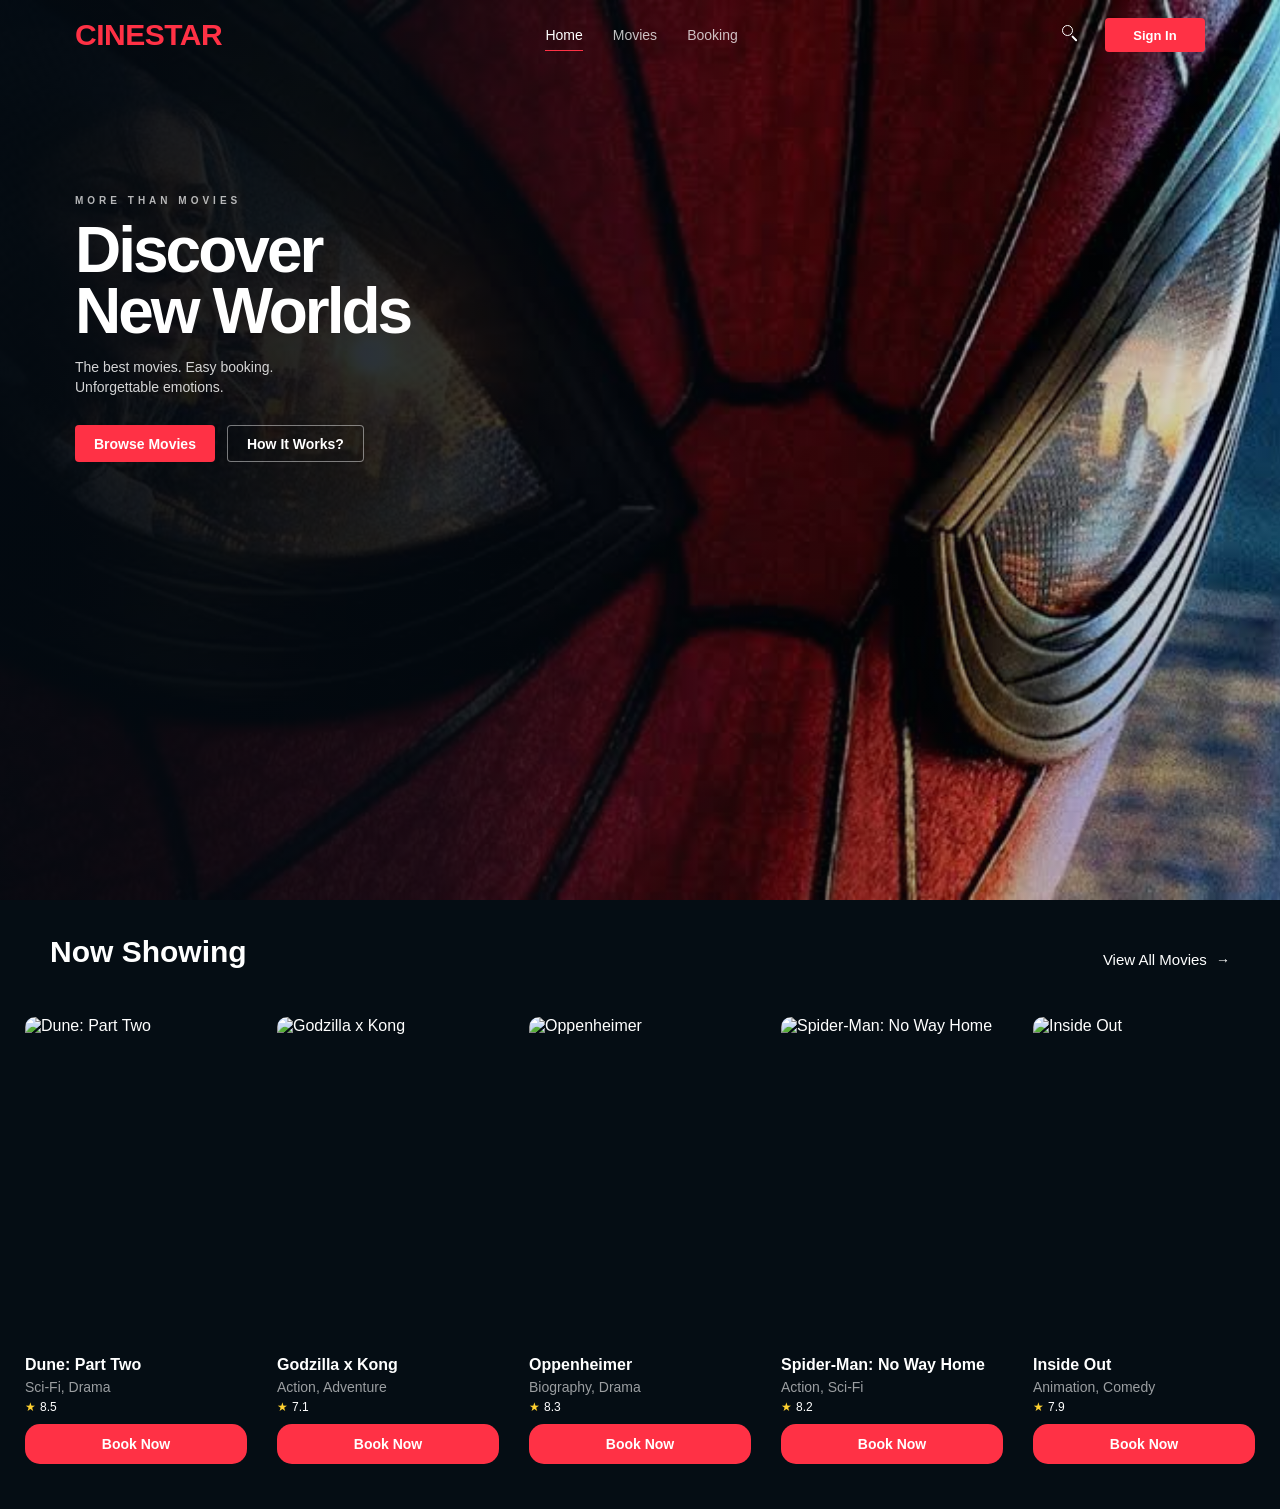
==== index.html @ 9b6ce82e "Second block Creating a second card block using JSON" ====
<!DOCTYPE html>
<html lang="en">

<head>
    <meta charset="UTF-8">
    <meta name="viewport" content="width=device-width, initial-scale=1.0">
    <title>Cinestar</title>
    <link rel="stylesheet" href="style.css">
</head>

<body>
    <section class="hero">
        <header class="header">
            <a href="index.html" class="logo">CINESTAR</a>
            <nav class="nav">
                <a href="index.html" class="nav-link active">Home</a>
                <a href="movies.html" class="nav-link">Movies</a>
                <a href="booking.html" class="nav-link">Booking</a>
            </nav>
            <div class="header-actions">
                <button class="search-btn" type="button" aria-label="Search"></button>
                <a href="#" class="sign-btn">Sign In</a>
            </div>
        </header>
        <div class="hero-content">
            <p class="hero-subtitle">MORE THAN MOVIES</p>
            <h1 class="hero-title">Discover<br>New Worlds</h1>
            <p class="hero-description">The best movies. Easy booking.<br>Unforgettable emotions.</p>
            <div class="hero-buttons">
                <a href="movies.html" class="btn btn-primary">Browse Movies</a>
                <a href="#how-it-works" class="btn btn-secondary">How It Works?</a>
            </div>
        </div>
    </section>

    <section class="now-showing">
        <div class="section-header">
            <h2 class="section-title">Now Showing</h2>
            <a href="movies.html" class="view-all">View All Movies <span>→</span></a>
        </div>
        <div class="movies-grid" id="movies-grid"></div>
    </section>

    <script src="js/cards.js"></script>
    <script src="js/main.js"></script>
</body>

</html>
---- style.css ----
* {
    margin: 0;
    padding: 0;
    box-sizing: border-box;
}

html {
    scroll-behavior: smooth;
}

body {
    font-family: Arial, Helvetica, sans-serif;
    background: #050d14;
    color: #fff;
}

a {
    color: inherit;
    text-decoration: none;
}

button {
    font: inherit;
}

.hero {
    position: relative;
    width: 100%;
    height: 100vh;
    min-height: 600px;
    overflow: hidden;
    background-image:
        linear-gradient(90deg, rgba(3, 10, 17, 0.94) 0%, rgba(3, 10, 17, 0.82) 34%, rgba(3, 10, 17, 0.35) 62%, rgba(3, 10, 17, 0.12) 100%),
        url("img/ero1.jpg");
    background-position: center;
    background-size: cover;
    background-repeat: no-repeat;
}

.header {
    position: relative;
    z-index: 10;
    width: 100%;
    max-width: 1180px;
    height: 70px;
    margin: 0 auto;
    padding: 0 25px;
    display: flex;
    align-items: center;
    justify-content: space-between;
}

.logo {
    font-size: 30px;
    font-weight: 800;
    letter-spacing: -0.5px;
    color: #ff3145;
}

.nav {
    display: flex;
    align-items: center;
    gap: 30px;
    margin-left: auto;
    margin-right: auto;
}

.nav-link {
    position: relative;
    font-size: 14px;
    color: rgba(255, 255, 255, 0.75);
    transition: color 0.3s ease;
}

.nav-link:hover,
.nav-link.active {
    color: #fff;
}

.nav-link.active::after {
    content: "";
    position: absolute;
    left: 0;
    bottom: -8px;
    width: 100%;
    height: 1px;
    background: #ff3145;
}

.header-actions {
    display: flex;
    align-items: center;
    gap: 22px;
}

.search-btn {
    position: relative;
    width: 22px;
    height: 22px;
    padding: 0;
    border: 0;
    background: transparent;
    cursor: pointer;
}

.search-btn::before {
    content: "";
    position: absolute;
    top: 1px;
    left: 1px;
    width: 9px;
    height: 9px;
    border: 1.7px solid #fff;
    border-radius: 50%;
    transition: border-color 0.3s ease;
}

.search-btn::after {
    content: "";
    position: absolute;
    top: 11px;
    left: 11px;
    width: 7px;
    height: 1.7px;
    border-radius: 2px;
    background: #fff;
    transform: rotate(45deg);
    transform-origin: left center;
    transition: background 0.3s ease;
}

.search-btn:hover::before {
    border-color: #ff3145;
}

.search-btn:hover::after {
    background: #ff3145;
}

.sign-btn {
    display: flex;
    align-items: center;
    justify-content: center;
    min-width: 68px;
    height: 34px;
    width: 100px;
    padding: 0 15px;
    border-radius: 4px;
    background: #ff3145;
    font-size: 13px;
    font-weight: 600;
    transition: background 0.3s ease, transform 0.3s ease;
}

.sign-btn:hover {
    background: #e92338;
    transform: translateY(-1px);
}

.hero-content {
    position: relative;
    z-index: 5;
    max-width: 1180px;
    margin: 0 auto;
    padding: 125px 25px 0;
}

.hero-subtitle {
    margin-bottom: 14px;
    font-size: 10px;
    font-weight: 600;
    letter-spacing: 4px;
    color: rgba(255, 255, 255, 0.7);
}

.hero-title {
    margin-bottom: 14px;
    font-size: clamp(52px, 5vw, 76px);
    line-height: 0.96;
    font-weight: 800;
    letter-spacing: -3px;
}

.hero-description {
    margin-bottom: 28px;
    font-size: 14px;
    line-height: 1.45;
    color: rgba(255, 255, 255, 0.82);
}

.hero-buttons {
    display: flex;
    align-items: center;
    gap: 12px;
}

.btn {
    display: flex;
    align-items: center;
    justify-content: center;
    height: 37px;
    padding: 0 19px;
    border-radius: 4px;
    font-size: 14px;
    font-weight: 600;
    transition: background 0.3s ease, border-color 0.3s ease, transform 0.3s ease;
}

.btn-primary {
    background: #ff3145;
}

.btn-primary:hover {
    background: #e92338;
    transform: translateY(-2px);
}

.btn-secondary {
    border: 1px solid rgba(255, 255, 255, 0.45);
    background: rgba(0, 0, 0, 0.05);
}

.btn-secondary:hover {
    border-color: #fff;
    background: rgba(255, 255, 255, 0.08);
}

.now-showing {
    padding: 35px 25px 45px;
    background: #050d14;
}

.section-header {
    max-width: 1180px;
    margin: 0 auto 18px;
    display: flex;
    align-items: center;
    justify-content: space-between;
}

.section-title {
    font-size: 30px;
    font-weight: 700;
}

.view-all {
    font-size: 15px;
    color: #fff;
    margin-top: 14px;
}

.view-all span {
    margin-left: 5px;
    font-size: 14px;
}

.movies-grid {
    max-width: 1300px;
    margin: 0 auto;
    display: grid;
    grid-template-columns: repeat(5, 1fr);
    gap: 30px;
}

.movie-card {
    min-width: 0;
    margin-top: 30px;
}

.movie-card-image {
    display: block;
    width: 100%;
    aspect-ratio: 0.67;
    object-fit: cover;
    border-radius: 10px;
}

.movie-card-title {
    margin-top: 7px;
    font-size: 16px;
    line-height: 1.2;
    font-weight: 600;
    white-space: nowrap;
    overflow: hidden;
    text-overflow: ellipsis;
}

.movie-card-genre {
    margin-top: 4px;
    font-size: 14px;
    color: rgba(255, 255, 255, 0.6);
}

.movie-card-rating {
    margin-top: 5px;
    display: flex;
    align-items: center;
    gap: 4px;
    font-size: 12px;
    color: #fff;
}

.star {
    color: #ffd12f;
}

.movie-card-button {
    display: flex;
    align-items: center;
    justify-content: center;
    height: 40px;
    margin-top: 10px;
    border-radius: 15px;
    background: #ff3145;
    font-size: 14px;
    font-weight: 900;
    transition: background 0.3s ease;
}

.movie-card-button:hover {
    background: #e92338;
}

@media (max-width: 900px) {
    .movies-grid {
        grid-template-columns: repeat(3, 1fr);
    }
}

@media (max-width: 600px) {
    .movies-grid {
        grid-template-columns: repeat(2, 1fr);
    }
}

@media (max-width: 768px) {
    .header {
        padding: 0 20px;
    }

    .nav {
        gap: 18px;
    }

    .header-actions {
        gap: 14px;
    }

    .hero {
        background-position: 62% center;
    }

    .hero-content {
        padding: 140px 20px 0;
    }

    .hero-title {
        font-size: 52px;
        letter-spacing: -2px;
    }
}

@media (max-width: 520px) {
    .header {
        height: auto;
        padding-top: 18px;
        flex-wrap: wrap;
        gap: 18px;
    }

    .nav {
        order: 3;
        width: 100%;
        margin: 0;
        justify-content: center;
    }

    .hero-content {
        padding: 90px 20px 0;
    }

    .hero-title {
        font-size: 43px;
    }

    .hero-buttons {
        flex-direction: column;
        align-items: flex-start;
    }

    .btn {
        width: 130px;
    }
}
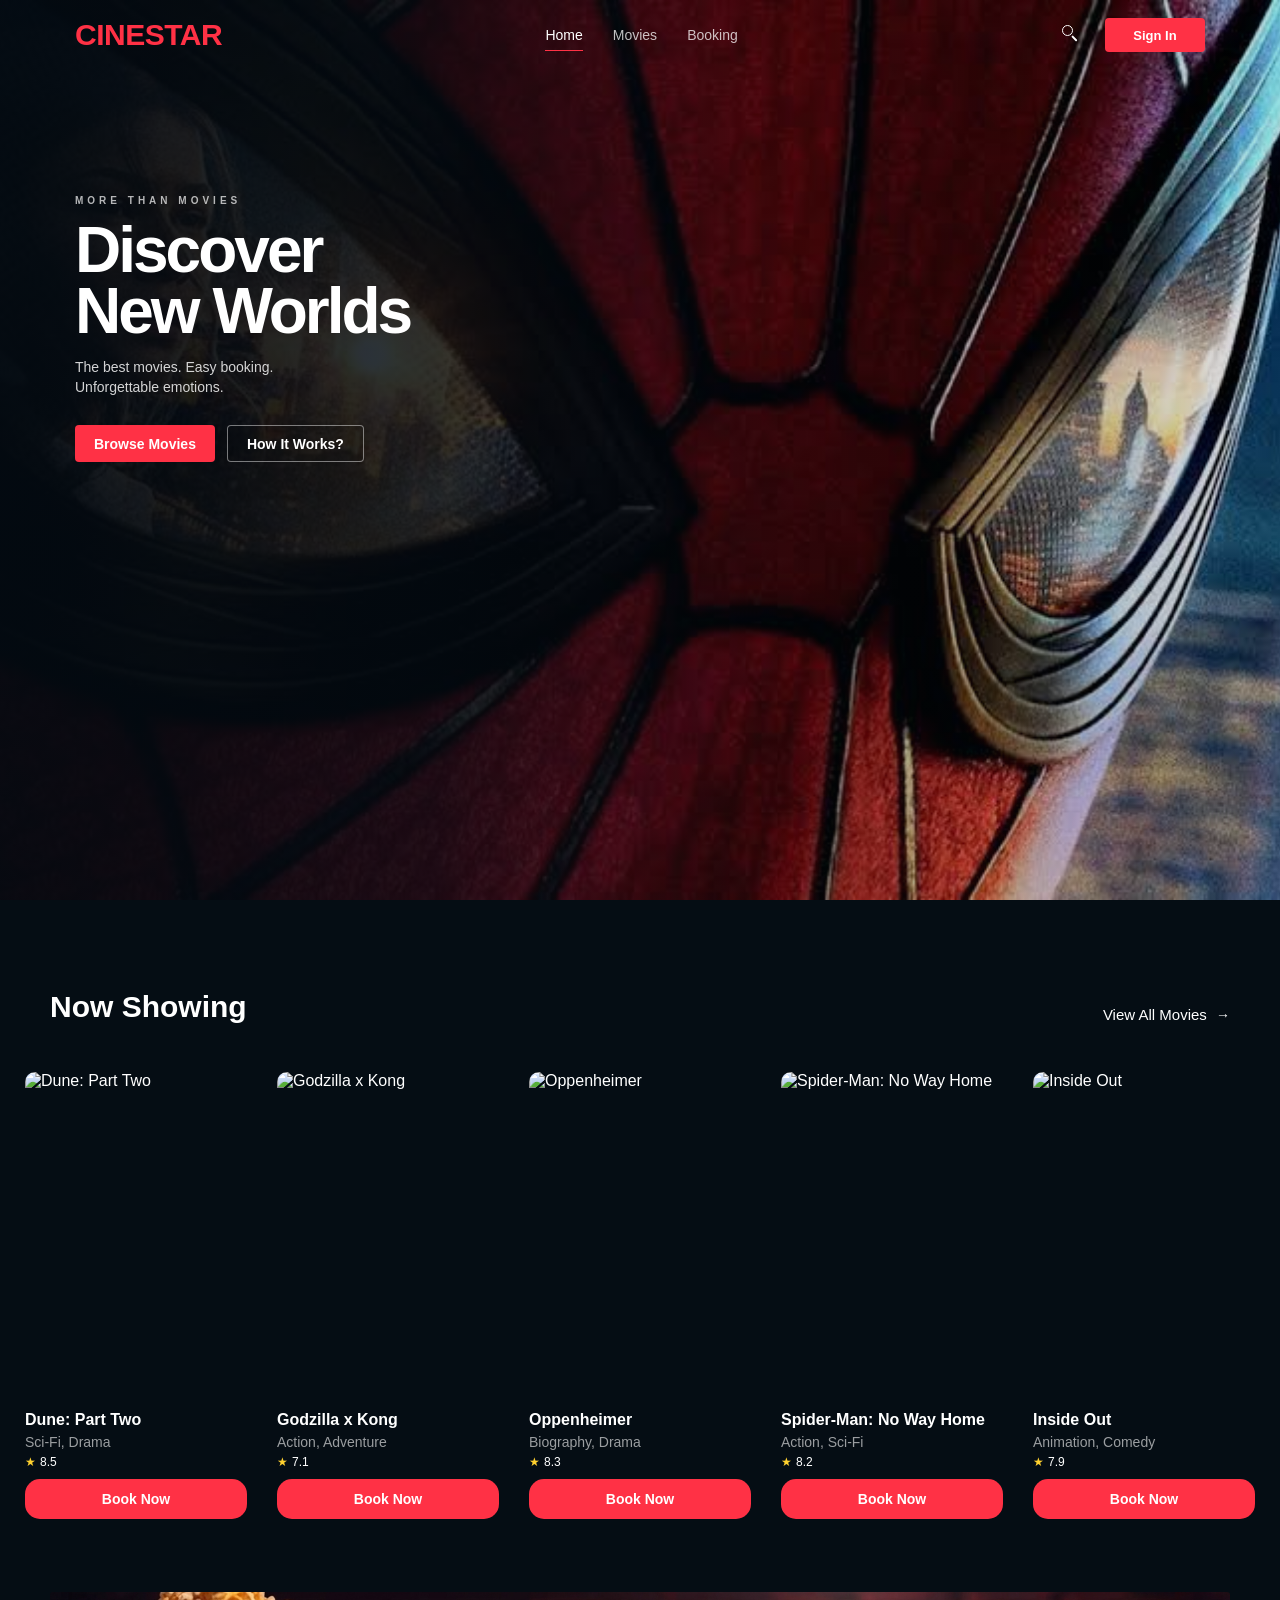
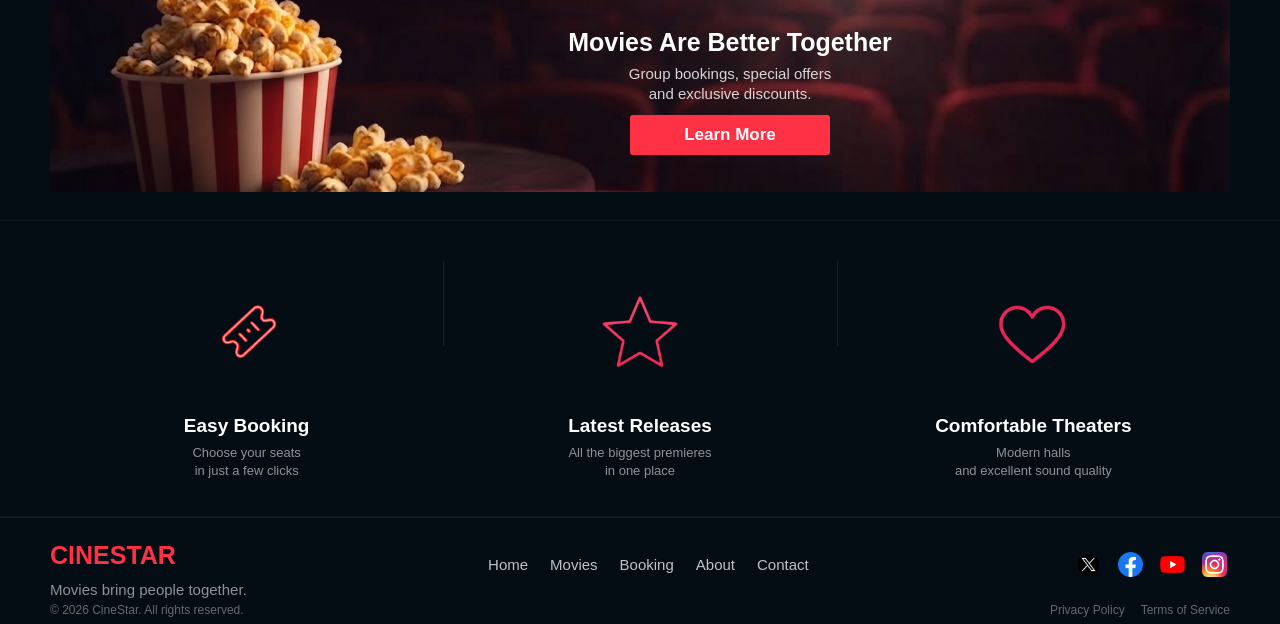
==== commit 6e234dbd: "End Added the remaining files and completely finished the first page." ====
--- a/index.html
+++ b/index.html
@@ -41,6 +41,74 @@
         <div class="movies-grid" id="movies-grid"></div>
     </section>
 
+    <section class="promo">
+        <div class="promo-content">
+            <h2>Movies Are Better Together</h2>
+            <p>Group bookings, special offers<br>and exclusive discounts.</p>
+            <a href="#" class="promo-button">Learn More</a>
+        </div>
+    </section>
+
+    <section class="features">
+        <div class="features-container">
+            <div class="feature">
+                <img class="feature-icon" src="/img/icon/Gemini_Generated_Image_n85184n85184n851-removebg-preview.png"
+                    alt="Easy Booking">
+                <h3>Easy Booking</h3>
+                <p>Choose your seats<br>in just a few clicks</p>
+            </div>
+            <div class="feature">
+                <img class="feature-icon" src="/img/icon/Gemini_Generated_Image_13ldkg13ldkg13ld-removebg-preview.png"
+                    alt="Latest Releases">
+                <h3>Latest Releases</h3>
+                <p>All the biggest premieres<br>in one place</p>
+            </div>
+            <div class="feature">
+                <img class="feature-icon" src="/img/icon/Gemini_Generated_Image_ymdbuoymdbuoymdb-removebg-preview.png"
+                    alt="Comfortable Theaters">
+                <h3>Comfortable Theaters</h3>
+                <p>Modern halls<br>and excellent sound quality</p>
+            </div>
+        </div>
+    </section>
+
+    <footer class="footer">
+        <div class="footer-top">
+            <div class="footer-brand">
+                <a href="index.html" class="footer-logo">CINESTAR</a>
+                <p>Movies bring people together.</p>
+            </div>
+            <nav class="footer-nav">
+                <a href="index.html">Home</a>
+                <a href="movies.html">Movies</a>
+                <a href="booking.html">Booking</a>
+                <a href="#">About</a>
+                <a href="#">Contact</a>
+            </nav>
+            <div class="footer-socials">
+                <a href="#" aria-label="X">
+                    <img src="/img/icon/twitter-x-logo-png_seeklogo-492396.png" alt="X">
+                </a>
+                <a href="#" aria-label="Facebook">
+                    <img src="/img/icon/Facebook_f_logo_(2019).svg.webp" alt="Facebook">
+                </a>
+                <a href="#" aria-label="YouTube">
+                    <img src="/img/icon/Youtube_logo.png" alt="YouTube">
+                </a>
+                <a href="#" aria-label="Instagram">
+                    <img src="/img/icon/Instagram_icon.png" alt="Instagram">
+                </a>
+            </div>
+        </div>
+        <div class="footer-bottom">
+            <p>© 2026 CineStar. All rights reserved.</p>
+            <div class="footer-links">
+                <a href="#">Privacy Policy</a>
+                <a href="#">Terms of Service</a>
+            </div>
+        </div>
+    </footer>
+
     <script src="js/cards.js"></script>
     <script src="js/main.js"></script>
 </body>
--- a/style.css
+++ b/style.css
@@ -226,7 +226,7 @@
 }
 
 .now-showing {
-    padding: 35px 25px 45px;
+    padding: 90px 25px 45px;
     background: #050d14;
 }
 
@@ -321,6 +321,281 @@
     background: #e92338;
 }
 
+.promo {
+    max-width: 1180px;
+    height: 200px;
+    margin: 28px auto;
+    padding: 0 20px;
+    display: flex;
+    align-items: center;
+    justify-content: center;
+    border-radius: 3px;
+    overflow: hidden;
+    background-image: url("img/pomt.jpg");
+    background-size: cover;
+    background-position: center;
+}
+
+.promo-content {
+    margin-left: 180px;
+    text-align: center;
+}
+
+.promo h2 {
+    margin-bottom: 7px;
+    font-size: 25px;
+    font-weight: 700;
+}
+
+.promo p {
+    margin-bottom: 11px;
+    font-size: 15px;
+    line-height: 1.35;
+    color: rgba(255, 255, 255, 0.82);
+}
+
+.promo-button {
+    display: inline-flex;
+    align-items: center;
+    justify-content: center;
+    min-width: 200px;
+    height: 40px;
+    padding: 0 20px;
+    border-radius: 3px;
+    background: #ff3145;
+    font-size: 17px;
+    font-weight: 600;
+    transition: background 0.3s ease, transform 0.3s ease;
+}
+
+.promo-button:hover {
+    background: #e92338;
+    transform: translateY(-1px);
+}
+
+.features {
+    padding: 35px 25px;
+    background: #050d14;
+    border-top: 1px solid rgba(255, 255, 255, 0.04);
+    border-bottom: 1px solid rgba(255, 255, 255, 0.04);
+}
+
+.features-container {
+    max-width: 1180px;
+    margin: 0 auto;
+    display: grid;
+    grid-template-columns: repeat(3, 1fr);
+}
+
+.feature {
+    position: relative;
+    min-height: 105px;
+    display: flex;
+    flex-direction: column;
+    align-items: center;
+    text-align: center;
+}
+
+.feature+.feature::before {
+    content: "";
+    position: absolute;
+    left: 0;
+    top: 5px;
+    width: 1px;
+    height: 85px;
+    background: rgba(255, 255, 255, 0.08);
+}
+
+.feature-icon {
+    display: block;
+    width: 200px;
+    height: 150px;
+    margin-bottom: 9px;
+    object-fit: contain;
+}
+
+.feature h3 {
+    margin-bottom: 7px;
+    font-size: 19px;
+    font-weight: 700;
+}
+
+.feature p {
+    font-size: 13px;
+    line-height: 1.45;
+    color: rgba(255, 255, 255, 0.55);
+}
+
+.footer {
+    background: #050d14;
+    border-top: 1px solid rgba(255, 255, 255, 0.06);
+    padding: 12px 25px 7px;
+}
+
+.footer-top,
+.footer-bottom {
+    max-width: 1180px;
+    margin: 0 auto;
+    display: flex;
+    align-items: center;
+    justify-content: space-between;
+}
+
+.footer-top {
+    min-height: 38px;
+}
+
+.footer-brand {
+    min-width: 180px;
+}
+
+.footer-logo {
+    display: block;
+    margin-bottom: 1px;
+    color: #ff3145;
+    font-size: 25px;
+    line-height: 2;
+    font-weight: 800;
+}
+
+.footer-brand p {
+    font-size: 15px;
+    color: rgba(255, 255, 255, 0.55);
+}
+
+.footer-nav {
+    display: flex;
+    align-items: center;
+    gap: 22px;
+}
+
+.footer-nav a,
+.footer-links a {
+    font-size: 15px;
+    color: rgba(255, 255, 255, 0.75);
+    transition: color 0.3s ease;
+}
+
+.footer-nav a:hover,
+.footer-links a:hover {
+    color: #fff;
+}
+
+.footer-socials {
+    display: flex;
+    align-items: center;
+    gap: 11px;
+    min-width: 180px;
+    justify-content: flex-end;
+}
+
+.footer-socials {
+    display: flex;
+    align-items: center;
+    justify-content: flex-end;
+    gap: 12px;
+    min-width: 180px;
+}
+
+.footer-socials a {
+    width: 30px;
+    height: 30px;
+    display: flex;
+    align-items: center;
+    justify-content: center;
+}
+
+.footer-socials img {
+    width: 25px;
+    height: 25px;
+    object-fit: contain;
+    display: block;
+}
+
+.footer-bottom {
+    margin-top: 5px;
+}
+
+.footer-bottom p,
+.footer-links a {
+    font-size: 12px;
+    color: rgba(255, 255, 255, 0.38);
+}
+
+.footer-links {
+    display: flex;
+    gap: 16px;
+}
+
+.footer-links a:hover {
+    color: rgba(255, 255, 255, 0.75);
+}
+
+@media (max-width: 700px) {
+    .footer {
+        padding: 20px;
+    }
+
+    .footer-top {
+        flex-direction: column;
+        gap: 18px;
+    }
+
+    .footer-brand,
+    .footer-socials {
+        min-width: auto;
+    }
+
+    .footer-nav {
+        flex-wrap: wrap;
+        justify-content: center;
+    }
+
+    .footer-bottom {
+        flex-direction: column;
+        gap: 8px;
+    }
+}
+
+@media (max-width: 600px) {
+    .features {
+        padding: 30px 15px;
+    }
+
+    .features-container {
+        grid-template-columns: 1fr;
+        gap: 30px;
+    }
+
+    .feature {
+        min-height: auto;
+    }
+
+    .feature+.feature::before {
+        display: none;
+    }
+}
+
+@media (max-width: 700px) {
+    .promo {
+        height: 150px;
+    }
+
+    .promo-content {
+        margin-left: 80px;
+    }
+}
+
+@media (max-width: 480px) {
+    .promo-content {
+        margin-left: 0;
+    }
+
+    .promo h2 {
+        font-size: 16px;
+    }
+}
+
 @media (max-width: 900px) {
     .movies-grid {
         grid-template-columns: repeat(3, 1fr);
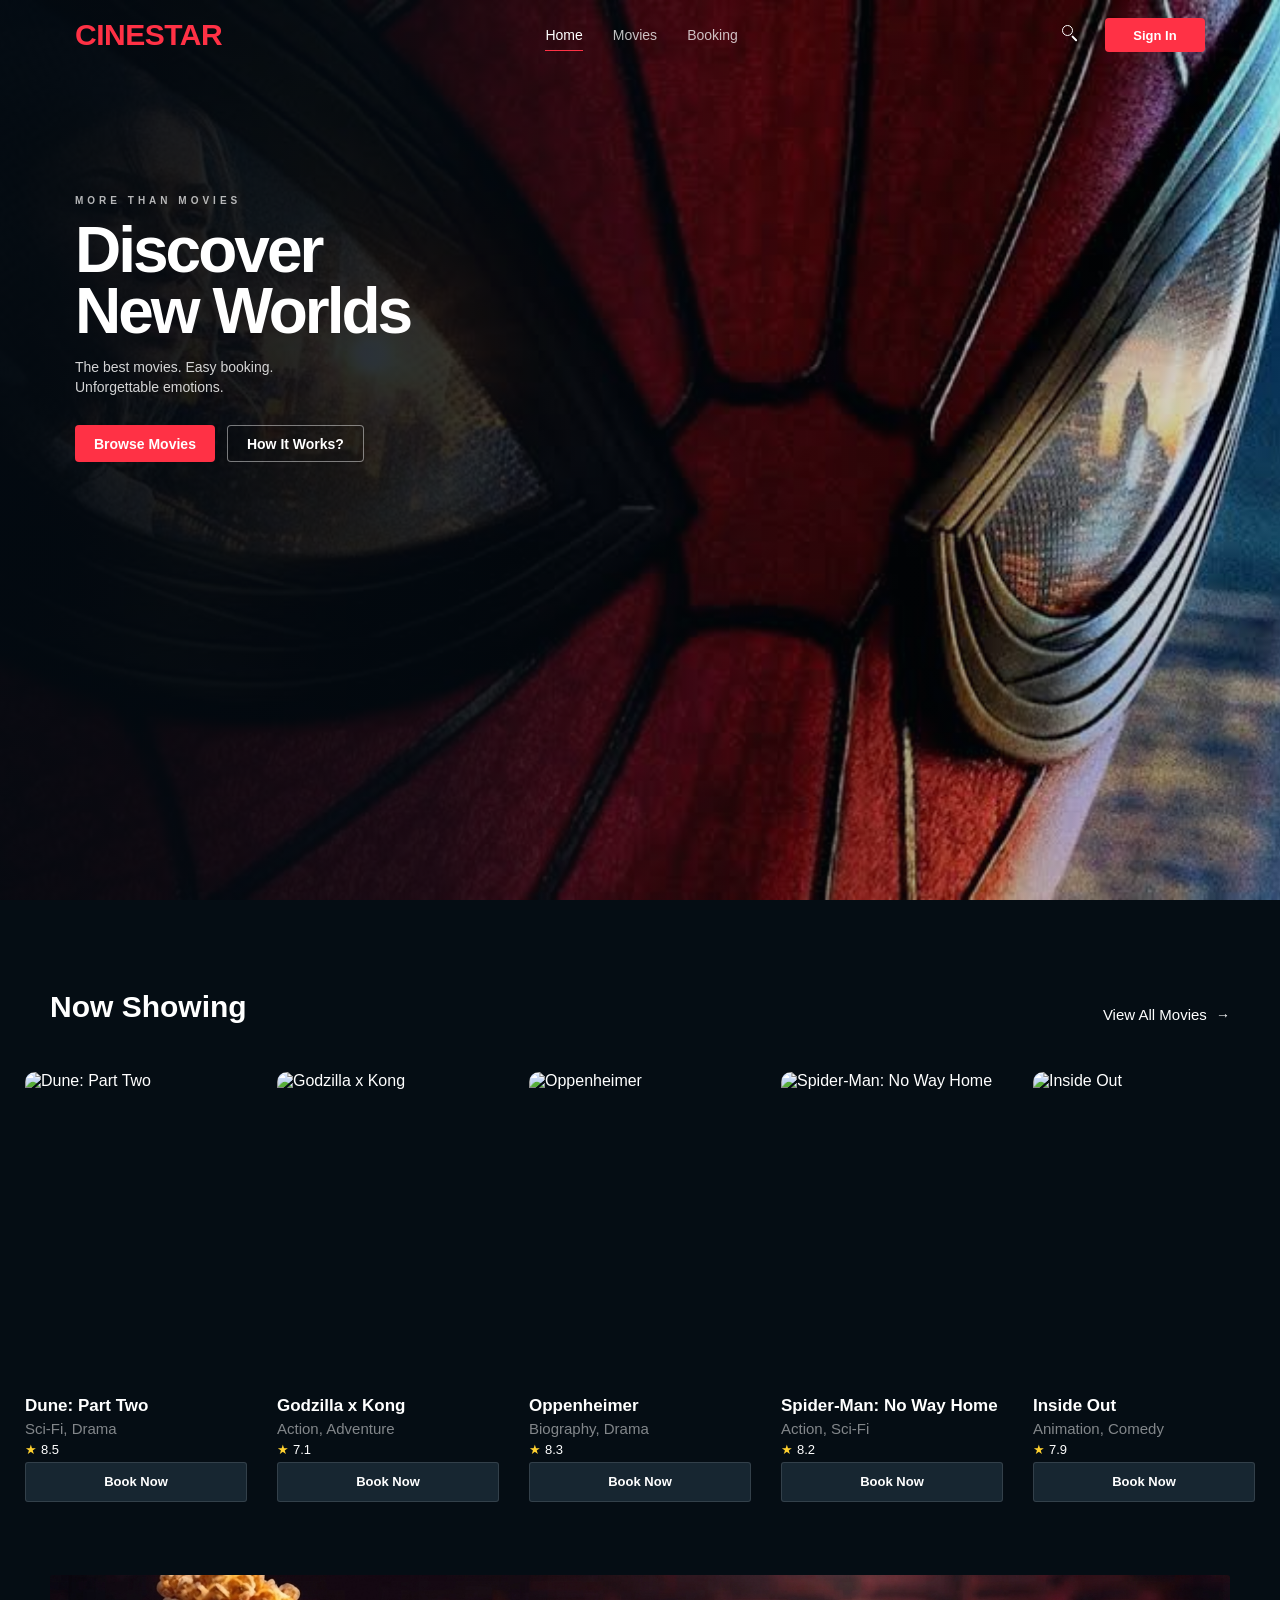
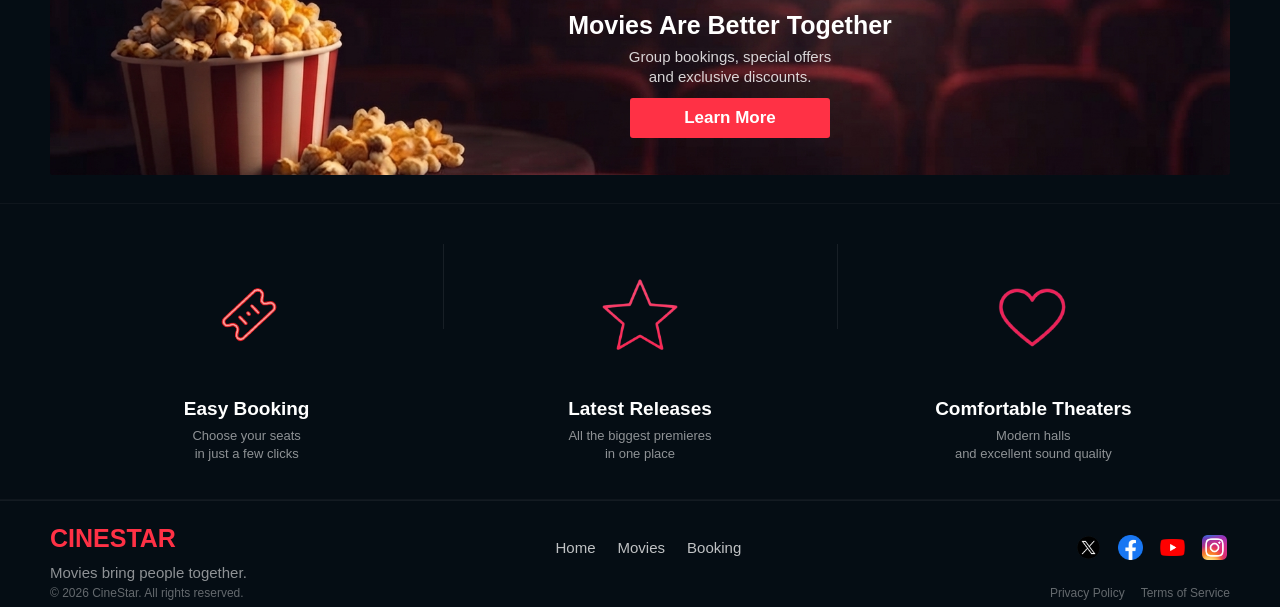
==== commit a38bd39c: "Payment editing The payment section has been modified—specifically, a character limit system has bee" ====
--- a/index.html
+++ b/index.html
@@ -82,8 +82,6 @@
                 <a href="index.html">Home</a>
                 <a href="movies.html">Movies</a>
                 <a href="booking.html">Booking</a>
-                <a href="#">About</a>
-                <a href="#">Contact</a>
             </nav>
             <div class="footer-socials">
                 <a href="#" aria-label="X">
--- a/style.css
+++ b/style.css
@@ -531,6 +531,848 @@
     color: rgba(255, 255, 255, 0.75);
 }
 
+.movies-page {
+    min-height: 100vh;
+    background: #050d14;
+}
+
+.movies-header {
+    max-width: 1180px;
+}
+
+.movies-intro {
+    background: linear-gradient(180deg, #07151e 0%, #050d14 100%);
+    padding: 8px 25px 20px;
+}
+
+.movies-intro-content {
+    max-width: 1180px;
+    margin: 0 auto;
+}
+
+.movies-intro h1 {
+    margin-left: 25px;
+    font-size: 30px;
+    line-height: 2;
+    font-weight: 700;
+}
+
+.movies-intro p {
+    margin-left: 25px;
+    font-size: 15px;
+    color: rgba(255, 255, 255, 0.55);
+}
+
+.movies-section {
+    max-width: 1180px;
+    margin: 0 auto;
+    padding: 0 25px 35px;
+}
+
+.movies-filters {
+    display: grid;
+    grid-template-columns: 1fr 150px 150px 150px;
+    gap: 10px;
+    margin-bottom: 16px;
+}
+
+.search-box {
+    position: relative;
+}
+
+.search-box input,
+.movies-filters select {
+    width: 100%;
+    height: 40px;
+    border: 1px solid rgba(255, 255, 255, 0.08);
+    border-radius: 4px;
+    outline: none;
+    background: #12202a;
+    color: #fff;
+    font-size: 15px;
+}
+
+.search-box input {
+    padding: 0 35px 0 10px;
+}
+
+.search-box input::placeholder {
+    color: rgba(255, 255, 255, 0.4);
+}
+
+.movies-filters select {
+    padding: 0 9px;
+}
+
+.filter-search-btn {
+    position: absolute;
+    top: 50%;
+    right: 11px;
+    width: 15px;
+    height: 15px;
+    padding: 0;
+    border: 0;
+    background: transparent;
+    transform: translateY(-50%);
+    cursor: pointer;
+}
+
+.filter-search-btn::before {
+    content: "";
+    position: absolute;
+    top: 1px;
+    left: 0;
+    width: 7px;
+    height: 7px;
+    border: 1.5px solid #fff;
+    border-radius: 50%;
+}
+
+.filter-search-btn::after {
+    content: "";
+    position: absolute;
+    top: 9px;
+    left: 8px;
+    width: 6px;
+    height: 1.5px;
+    border-radius: 2px;
+    background: #fff;
+    transform: rotate(45deg);
+}
+
+.movies-grid {
+    display: grid;
+    grid-template-columns: repeat(5, 1fr);
+    gap: 20px 30px;
+}
+
+.movie-card {
+    min-width: 0;
+}
+
+.movie-card-image {
+    display: block;
+    width: 100%;
+    aspect-ratio: 0.7;
+    object-fit: cover;
+    border-radius: 10px;
+}
+
+.movie-card-title {
+    margin-top: 7px;
+    font-size: 17px;
+    line-height: 1.2;
+    font-weight: 600;
+    white-space: nowrap;
+    overflow: hidden;
+    text-overflow: ellipsis;
+}
+
+.movie-card-genre {
+    margin-top: 3px;
+    font-size: 15px;
+    color: rgba(255, 255, 255, 0.5);
+}
+
+.movie-card-rating {
+    display: flex;
+    align-items: center;
+    gap: 4px;
+    margin-top: 5px;
+    font-size: 13px;
+}
+
+.star {
+    color: #ffd12f;
+}
+
+.movie-card-button {
+    display: flex;
+    align-items: center;
+    justify-content: center;
+    height: 40px;
+    margin-top: 5px;
+    border: 1px solid rgba(255, 255, 255, 0.12);
+    border-radius: 3px;
+    background: #172631;
+    color: #fff;
+    font-size: 13px;
+    transition: background 0.3s ease, border-color 0.3s ease;
+}
+
+.movie-card-button:hover {
+    background: #ff3145;
+    border-color: #ff3145;
+}
+
+.pagination {
+    display: flex;
+    align-items: center;
+    justify-content: center;
+    gap: 15px;
+    margin-top: 18px;
+}
+
+.pagination button {
+    width: 20px;
+    height: 20px;
+    border: 0;
+    border-radius: 3px;
+    background: transparent;
+    color: #fff;
+    font-size: 9px;
+    cursor: pointer;
+}
+
+.pagination button.active {
+    background: #ff3145;
+}
+
+.pagination button:hover {
+    color: #ff3145;
+}
+
+.pagination button.active:hover {
+    color: #fff;
+}
+
+.booking-page {
+    min-height: calc(100vh - 75px);
+    padding: 0 30px 45px;
+    background: #050d14;
+}
+
+.booking-header {
+    max-width: 1280px;
+    height: 75px;
+}
+
+.back-link {
+    display: block;
+    max-width: 1280px;
+    margin: 0 auto 18px;
+    font-size: 15px;
+    color: rgba(255, 255, 255, 0.65);
+}
+
+.back-link:hover {
+    color: #fff;
+}
+
+.booking-layout {
+    max-width: 1280px;
+    margin: 0 auto;
+    display: grid;
+    grid-template-columns: 220px 1fr;
+    gap: 22px;
+}
+
+.booking-movie > img {
+    display: block;
+    width: 100%;
+    aspect-ratio: 0.68;
+    object-fit: cover;
+    border-radius: 5px;
+}
+
+.booking-movie-info h1 {
+    margin-top: 14px;
+    font-size: 21px;
+    line-height: 1.1;
+}
+
+.booking-movie-info > p {
+    margin-top: 6px;
+    font-size: 15px;
+    line-height: 1.4;
+    color: rgba(255, 255, 255, 0.55);
+}
+
+.booking-rating {
+    display: flex;
+    align-items: center;
+    gap: 6px;
+    margin-top: 12px;
+    font-size: 12px;
+}
+
+.booking-meta {
+    display: flex;
+    align-items: center;
+    gap: 14px;
+    margin-top: 10px;
+    font-size: 10px;
+    color: rgba(255, 255, 255, 0.65);
+}
+
+.booking-meta span + span {
+    position: relative;
+    padding-left: 14px;
+}
+
+.booking-meta span + span::before {
+    content: "";
+    position: absolute;
+    left: 0;
+    top: 50%;
+    width: 4px;
+    height: 4px;
+    border: 1px solid rgba(255, 255, 255, 0.45);
+    border-radius: 50%;
+    transform: translateY(-50%);
+}
+
+#booking-movie-description {
+    margin-top: 17px;
+    font-size: 10px;
+    line-height: 1.5;
+    color: rgba(255, 255, 255, 0.7);
+}
+
+.booking-panel {
+    position: relative;
+    min-height: 620px;
+    padding: 20px 245px 25px 22px;
+    border-radius: 6px;
+    background: #0d1922;
+}
+
+.booking-steps {
+    display: flex;
+    align-items: center;
+    justify-content: space-between;
+    margin-bottom: 30px;
+}
+
+.booking-step {
+    display: flex;
+    align-items: center;
+    gap: 8px;
+}
+
+.booking-step span {
+    display: flex;
+    align-items: center;
+    justify-content: center;
+    width: 24px;
+    height: 24px;
+    border: 1px solid rgba(255, 255, 255, 0.35);
+    border-radius: 50%;
+    font-size: 12px;
+}
+
+.booking-step p {
+    font-size: 13px;
+}
+
+.booking-step.active span {
+    border-color: #ff3145;
+    background: #ff3145;
+}
+
+.time-title {
+    margin-top: 22px;
+    margin-bottom: 10px;
+}
+
+.booking-title {
+    margin-bottom: 10px;
+    font-size: 15px;
+}
+
+.date-list {
+    display: grid;
+    grid-template-columns: repeat(5, 1fr);
+    gap: 8px;
+}
+
+.date-btn {
+    height: 40px;
+    padding: 6px;
+    border: 1px solid rgba(255, 255, 255, 0.1);
+    border-radius: 5px;
+    background: #172630;
+    color: #fff;
+}
+
+.date-btn span {
+    display: block;
+    font-size: 12px;
+    color: rgba(255, 255, 255, 0.7);
+}
+
+.date-btn strong {
+    display: block;
+    margin-top: 4px;
+    font-size: 12px;
+}
+
+.date-btn.active {
+    border-color: #ff3145;
+    background: #ff3145;
+}
+
+.time-list {
+    display: flex;
+    gap: 10px;
+    margin-top: 10px;
+}
+
+.time-btn {
+    width: 76px;
+    height: 36px;
+    border: 1px solid rgba(255, 255, 255, 0.1);
+    border-radius: 5px;
+    background: #172630;
+    color: #fff;
+    font-size: 10px;
+}
+
+.time-btn.active {
+    border-color: #ff3145;
+    background: #ff3145;
+}
+
+.seat-layout {
+    margin-top: 22px;
+}
+
+.screen {
+    position: relative;
+    width: 220px;
+    margin: 0 auto 22px;
+    padding-top: 5px;
+    text-align: center;
+    font-size: 15px;
+    color: rgba(255, 255, 255, 0.38);
+}
+
+.screen::before {
+    content: "";
+    position: absolute;
+    left: 0;
+    right: 0;
+    top: 0;
+    height: 38px;
+    border-top: 2px solid rgba(255, 255, 255, 0.55);
+    border-radius: 50%;
+}
+
+.seat-row {
+    display: flex;
+    align-items: center;
+    justify-content: center;
+    margin-bottom: 6px;
+}
+
+.row-label {
+    width: 23px;
+    font-size: 8px;
+    color: rgba(255, 255, 255, 0.5);
+}
+
+.row-seats {
+    display: grid;
+    grid-template-columns: repeat(10, 17px);
+    gap: 5px;
+}
+
+.seat {
+    width: 17px;
+    height: 14px;
+    padding: 0;
+    border: 0;
+    border-radius: 3px;
+    background: #dce5ea;
+    cursor: pointer;
+}
+
+.seat.selected {
+    background: #ff3145;
+}
+
+.seat.booked {
+    background: #33434e;
+    cursor: not-allowed;
+}
+
+.seat-legend {
+    display: flex;
+    align-items: center;
+    justify-content: center;
+    gap: 18px;
+    margin-top: 18px;
+    font-size: 10px;
+    color: rgba(255, 255, 255, 0.55);
+}
+
+.seat-legend > div {
+    display: flex;
+    align-items: center;
+    gap: 5px;
+}
+
+.seat-example {
+    width: 11px;
+    height: 10px;
+    border-radius: 2px;
+}
+
+.seat-example.available {
+    background: #dce5ea;
+}
+
+.seat-example.selected {
+    background: #ff3145;
+}
+
+.seat-example.booked {
+    background: #33434e;
+}
+
+.selection-panel {
+    position: absolute;
+    top: 76px;
+    right: 16px;
+    width: 205px;
+    padding: 16px;
+    border-radius: 5px;
+    background: #16242f;
+}
+
+.selection-panel h2 {
+    margin-bottom: 18px;
+    font-size: 14px;
+}
+
+.selection-item {
+    display: flex;
+    align-items: center;
+    gap: 8px;
+    margin-bottom: 13px;
+    font-size: 10px;
+}
+
+.selection-icon {
+    width: 15px;
+    height: 15px;
+}
+
+.selection-total {
+    display: flex;
+    align-items: center;
+    justify-content: space-between;
+    margin-top: 22px;
+    padding-top: 12px;
+    border-top: 1px solid rgba(255, 255, 255, 0.08);
+    font-size: 11px;
+}
+
+.selection-total strong {
+    font-size: 14px;
+}
+
+.payment-btn {
+    width: 100%;
+    height: 38px;
+    margin-top: 12px;
+    border: 0;
+    border-radius: 4px;
+    background: #ff3145;
+    color: #fff;
+    font-size: 10px;
+    font-weight: 600;
+    cursor: pointer;
+}
+
+.payment-btn:hover {
+    background: #e92338;
+}
+
+.booking-seat-title {
+    display: flex;
+    align-items: center;
+    justify-content: space-between;
+    margin-top: 20px;
+    margin-bottom: 10px;
+    font-size: 11px;
+}
+
+#seat-count {
+    color: rgba(255, 255, 255, 0.45);
+    font-size: 9px;
+}
+
+.payment-btn:disabled {
+    opacity: 0.45;
+    cursor: not-allowed;
+}
+
+.payment-btn:not(:disabled):hover {
+    background: #e92338;
+}
+
+.booking-step.completed span {
+    border-color: #ff3145;
+    background: #ff3145;
+}
+
+.payment-modal {
+    position: fixed;
+    inset: 0;
+    z-index: 1000;
+    display: none;
+}
+
+.payment-modal.show {
+    display: flex;
+    align-items: center;
+    justify-content: center;
+}
+
+.payment-overlay {
+    position: absolute;
+    inset: 0;
+    background: rgba(0, 0, 0, 0.72);
+}
+
+.payment-window {
+    position: relative;
+    z-index: 2;
+    width: min(430px, calc(100% - 30px));
+    padding: 25px;
+    border-radius: 8px;
+    background: #101d27;
+    box-shadow: 0 20px 60px rgba(0, 0, 0, 0.45);
+}
+
+.payment-close {
+    position: absolute;
+    top: 12px;
+    right: 14px;
+    width: 28px;
+    height: 28px;
+    border: 0;
+    background: transparent;
+    color: rgba(255, 255, 255, 0.6);
+    font-size: 22px;
+    cursor: pointer;
+}
+
+.payment-close:hover {
+    color: #fff;
+}
+
+.payment-header {
+    display: flex;
+    align-items: center;
+    gap: 11px;
+    margin-bottom: 20px;
+}
+
+.payment-step-number {
+    display: flex;
+    align-items: center;
+    justify-content: center;
+    width: 28px;
+    height: 28px;
+    border-radius: 50%;
+    background: #ff3145;
+    font-size: 11px;
+}
+
+.payment-header h2 {
+    font-size: 18px;
+}
+
+.payment-header p {
+    margin-top: 3px;
+    font-size: 9px;
+    color: rgba(255, 255, 255, 0.45);
+}
+
+.payment-summary {
+    display: grid;
+    grid-template-columns: 1fr 1fr 90px;
+    gap: 10px;
+    margin-bottom: 20px;
+    padding: 12px;
+    border-radius: 5px;
+    background: #162631;
+}
+
+.payment-summary div {
+    display: flex;
+    flex-direction: column;
+    gap: 4px;
+}
+
+.payment-summary span {
+    font-size: 8px;
+    color: rgba(255, 255, 255, 0.45);
+}
+
+.payment-summary strong {
+    font-size: 10px;
+}
+
+.payment-form {
+    display: flex;
+    flex-direction: column;
+    gap: 13px;
+}
+
+.payment-form label {
+    display: flex;
+    flex-direction: column;
+    gap: 6px;
+    font-size: 9px;
+    color: rgba(255, 255, 255, 0.7);
+}
+
+.payment-form input {
+    width: 100%;
+    height: 36px;
+    padding: 0 10px;
+    border: 1px solid rgba(255, 255, 255, 0.09);
+    border-radius: 4px;
+    outline: none;
+    background: #182833;
+    color: #fff;
+    font-size: 10px;
+}
+
+.payment-form input:focus {
+    border-color: #ff3145;
+}
+
+.payment-form input::placeholder {
+    color: rgba(255, 255, 255, 0.3);
+}
+
+.payment-row {
+    display: grid;
+    grid-template-columns: 1fr 1fr;
+    gap: 10px;
+}
+
+.confirm-payment-btn {
+    width: 100%;
+    height: 40px;
+    margin-top: 5px;
+    border: 0;
+    border-radius: 4px;
+    background: #ff3145;
+    color: #fff;
+    font-size: 10px;
+    font-weight: 600;
+    cursor: pointer;
+}
+
+.confirm-payment-btn:hover {
+    background: #e92338;
+}
+
+.payment-form.hidden {
+    display: none;
+}
+
+.payment-success {
+    display: none;
+    padding: 15px 0 5px;
+    text-align: center;
+}
+
+.payment-success.show {
+    display: block;
+}
+
+.success-icon {
+    display: flex;
+    align-items: center;
+    justify-content: center;
+    width: 52px;
+    height: 52px;
+    margin: 0 auto 14px;
+    border-radius: 50%;
+    background: #ff3145;
+    font-size: 25px;
+    font-weight: 700;
+}
+
+.payment-success h2 {
+    font-size: 20px;
+}
+
+.payment-success p {
+    margin-top: 6px;
+    font-size: 10px;
+    color: rgba(255, 255, 255, 0.55);
+}
+
+#booking-confirmation {
+    display: block;
+    margin-top: 14px;
+    padding: 9px;
+    border-radius: 4px;
+    background: #162631;
+    font-size: 8px;
+    line-height: 1.5;
+    color: rgba(255, 255, 255, 0.65);
+}
+
+.success-button {
+    display: flex;
+    align-items: center;
+    justify-content: center;
+    width: 100%;
+    height: 36px;
+    margin-top: 15px;
+    border-radius: 4px;
+    background: #ff3145;
+    font-size: 9px;
+    font-weight: 600;
+}
+
+.success-button:hover {
+    background: #e92338;
+}
+
+@media (max-width: 600px) {
+    .payment-summary {
+        grid-template-columns: 1fr;
+    }
+
+    .payment-window {
+        padding: 20px;
+    }
+}
+
+@media (max-width: 900px) {
+    .movies-grid {
+        grid-template-columns: repeat(4, 1fr);
+    }
+
+    .movies-filters {
+        grid-template-columns: 1fr 1fr;
+    }
+}
+
+@media (max-width: 600px) {
+    .movies-grid {
+        grid-template-columns: repeat(2, 1fr);
+    }
+
+    .movies-filters {
+        grid-template-columns: 1fr;
+    }
+
+    .movies-section {
+        padding-left: 15px;
+        padding-right: 15px;
+    }
+}
+
 @media (max-width: 700px) {
     .footer {
         padding: 20px;
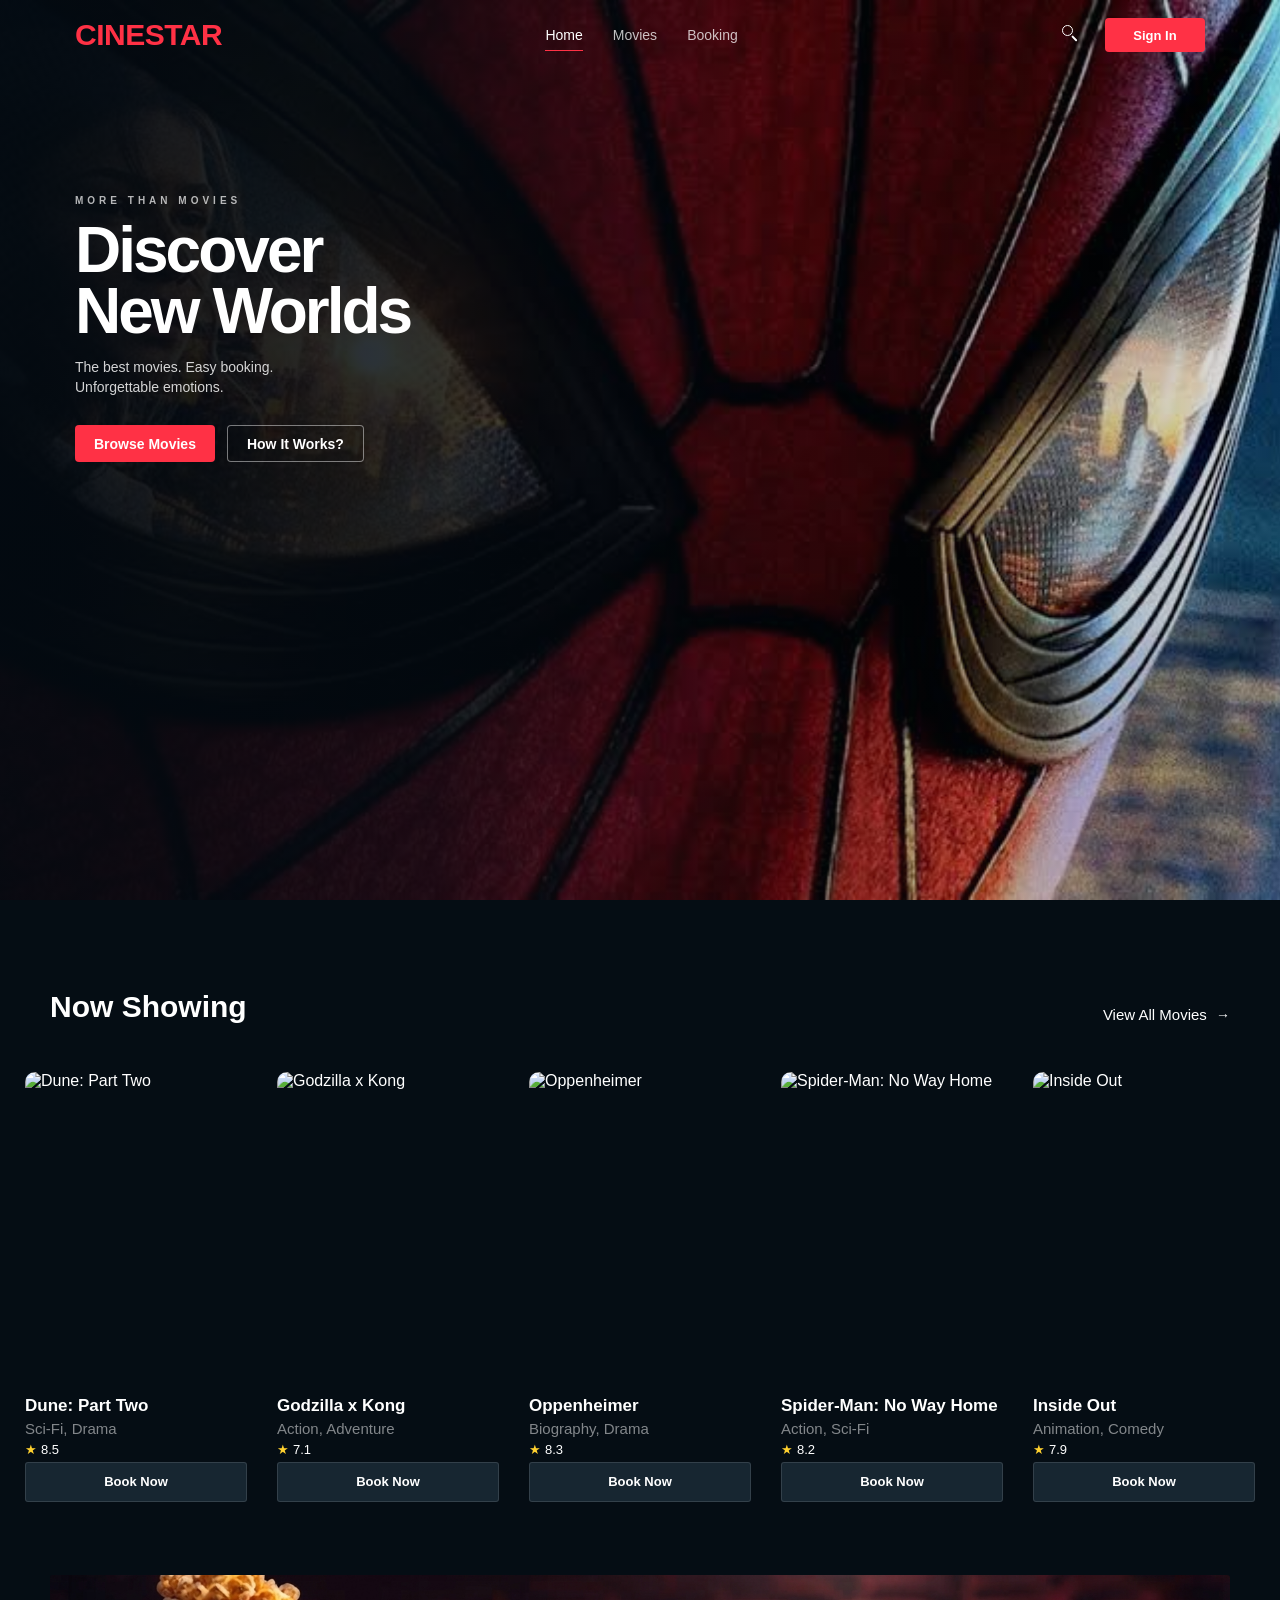
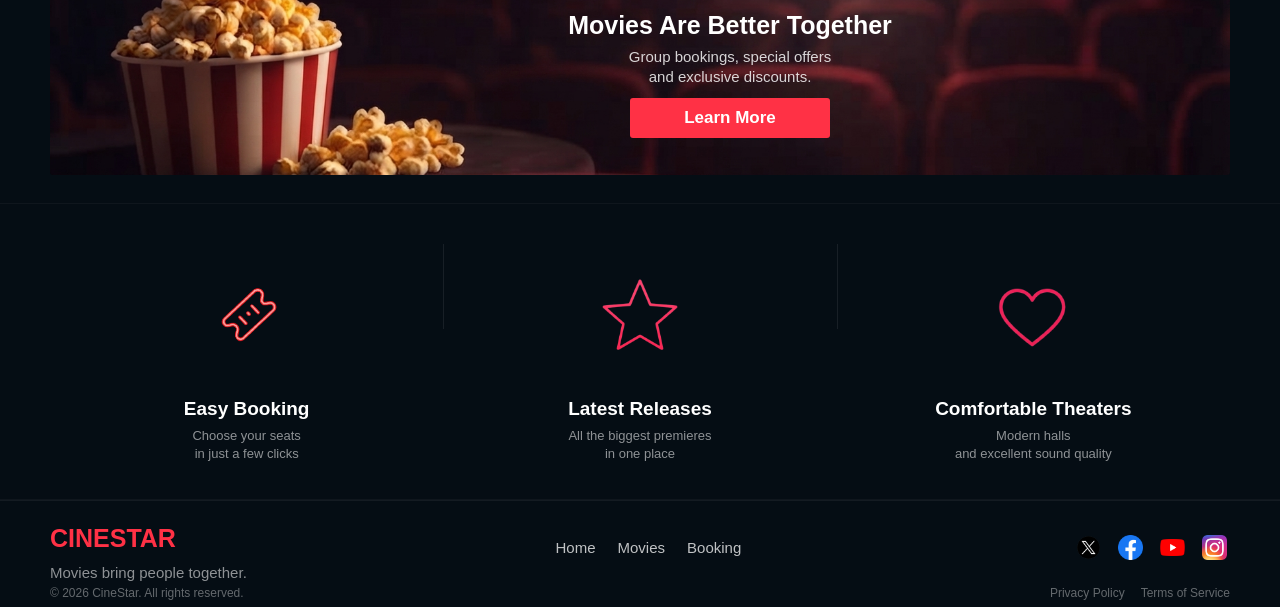
==== commit 52ef488d: "Final edits Creating animations for the entire website" ====
--- a/index.html
+++ b/index.html
@@ -6,6 +6,7 @@
     <meta name="viewport" content="width=device-width, initial-scale=1.0">
     <title>Cinestar</title>
     <link rel="stylesheet" href="style.css">
+    <link rel="stylesheet" href="animations.css">
 </head>
 
 <body>
--- a/animations.css
+++ b/animations.css
@@ -0,0 +1,313 @@
+body {
+    animation: pageFadeIn 0.45s ease both;
+}
+
+@keyframes pageFadeIn {
+    from {
+        opacity: 0;
+        transform: translateY(8px);
+    }
+
+    to {
+        opacity: 1;
+        transform: translateY(0);
+    }
+}
+
+a {
+    transition:
+        color 0.25s ease,
+        opacity 0.25s ease,
+        transform 0.25s ease;
+}
+
+button {
+    transition:
+        background 0.25s ease,
+        border-color 0.25s ease,
+        color 0.25s ease,
+        transform 0.2s ease,
+        opacity 0.25s ease;
+}
+
+button:not(:disabled):active {
+    transform: scale(0.97);
+}
+
+.header {
+    animation: headerAppear 0.5s ease both;
+}
+
+@keyframes headerAppear {
+    from {
+        opacity: 0;
+        transform: translateY(-10px);
+    }
+
+    to {
+        opacity: 1;
+        transform: translateY(0);
+    }
+}
+
+.hero {
+    animation: heroAppear 0.7s ease both;
+}
+
+.hero h1 {
+    animation: heroText 0.7s 0.1s ease both;
+}
+
+.hero p {
+    animation: heroText 0.7s 0.2s ease both;
+}
+
+.hero-buttons {
+    animation: heroText 0.7s 0.3s ease both;
+}
+
+@keyframes heroAppear {
+    from {
+        opacity: 0;
+    }
+
+    to {
+        opacity: 1;
+    }
+}
+
+@keyframes heroText {
+    from {
+        opacity: 0;
+        transform: translateY(18px);
+    }
+
+    to {
+        opacity: 1;
+        transform: translateY(0);
+    }
+}
+
+.movie-card {
+    animation: cardAppear 0.45s ease both;
+    transition:
+        transform 0.3s ease,
+        border-color 0.3s ease,
+        box-shadow 0.3s ease;
+}
+
+.movie-card:hover {
+    transform: translateY(-6px);
+}
+
+.movie-card:nth-child(1) {
+    animation-delay: 0.05s;
+}
+
+.movie-card:nth-child(2) {
+    animation-delay: 0.1s;
+}
+
+.movie-card:nth-child(3) {
+    animation-delay: 0.15s;
+}
+
+.movie-card:nth-child(4) {
+    animation-delay: 0.2s;
+}
+
+.movie-card:nth-child(5) {
+    animation-delay: 0.25s;
+}
+
+.movie-card:nth-child(6) {
+    animation-delay: 0.3s;
+}
+
+.movie-card:nth-child(7) {
+    animation-delay: 0.35s;
+}
+
+.movie-card:nth-child(8) {
+    animation-delay: 0.4s;
+}
+
+.movie-card:nth-child(9) {
+    animation-delay: 0.45s;
+}
+
+.movie-card:nth-child(10) {
+    animation-delay: 0.5s;
+}
+
+@keyframes cardAppear {
+    from {
+        opacity: 0;
+        transform: translateY(15px);
+    }
+
+    to {
+        opacity: 1;
+        transform: translateY(0);
+    }
+}
+
+.movie-card-image {
+    transition:
+        transform 0.4s ease,
+        filter 0.4s ease;
+}
+
+.movie-card:hover .movie-card-image {
+    transform: scale(1.04);
+}
+
+.booking-layout {
+    animation: bookingAppear 0.55s ease both;
+}
+
+@keyframes bookingAppear {
+    from {
+        opacity: 0;
+        transform: translateY(12px);
+    }
+
+    to {
+        opacity: 1;
+        transform: translateY(0);
+    }
+}
+
+.date-btn,
+.time-btn {
+    transition:
+        background 0.25s ease,
+        border-color 0.25s ease,
+        transform 0.2s ease;
+}
+
+.date-btn:hover,
+.time-btn:hover {
+    transform: translateY(-2px);
+}
+
+.seat {
+    transition:
+        background 0.2s ease,
+        transform 0.2s ease;
+}
+
+.seat:not(.booked):hover {
+    transform: scale(1.15);
+}
+
+.seat.selected {
+    animation: seatSelect 0.2s ease;
+}
+
+@keyframes seatSelect {
+    0% {
+        transform: scale(0.8);
+    }
+
+    70% {
+        transform: scale(1.15);
+    }
+
+    100% {
+        transform: scale(1);
+    }
+}
+
+.selection-panel {
+    animation: selectionAppear 0.5s 0.15s ease both;
+}
+
+@keyframes selectionAppear {
+    from {
+        opacity: 0;
+        transform: translateX(12px);
+    }
+
+    to {
+        opacity: 1;
+        transform: translateX(0);
+    }
+}
+
+.payment-modal.show .payment-window {
+    animation: modalAppear 0.3s ease both;
+}
+
+@keyframes modalAppear {
+    from {
+        opacity: 0;
+        transform: translateY(20px) scale(0.97);
+    }
+
+    to {
+        opacity: 1;
+        transform: translateY(0) scale(1);
+    }
+}
+
+.payment-success.show .success-icon {
+    animation: successPop 0.45s ease both;
+}
+
+@keyframes successPop {
+    0% {
+        opacity: 0;
+        transform: scale(0.5);
+    }
+
+    70% {
+        transform: scale(1.1);
+    }
+
+    100% {
+        opacity: 1;
+        transform: scale(1);
+    }
+}
+
+.filters,
+.search-container {
+    animation: filtersAppear 0.5s ease both;
+}
+
+@keyframes filtersAppear {
+    from {
+        opacity: 0;
+        transform: translateY(-8px);
+    }
+
+    to {
+        opacity: 1;
+        transform: translateY(0);
+    }
+}
+
+.footer {
+    animation: footerAppear 0.5s ease both;
+}
+
+@keyframes footerAppear {
+    from {
+        opacity: 0;
+    }
+
+    to {
+        opacity: 1;
+    }
+}
+
+@media (prefers-reduced-motion: reduce) {
+    *,
+    *::before,
+    *::after {
+        animation-duration: 0.01ms !important;
+        animation-iteration-count: 1 !important;
+        transition-duration: 0.01ms !important;
+    }
+}
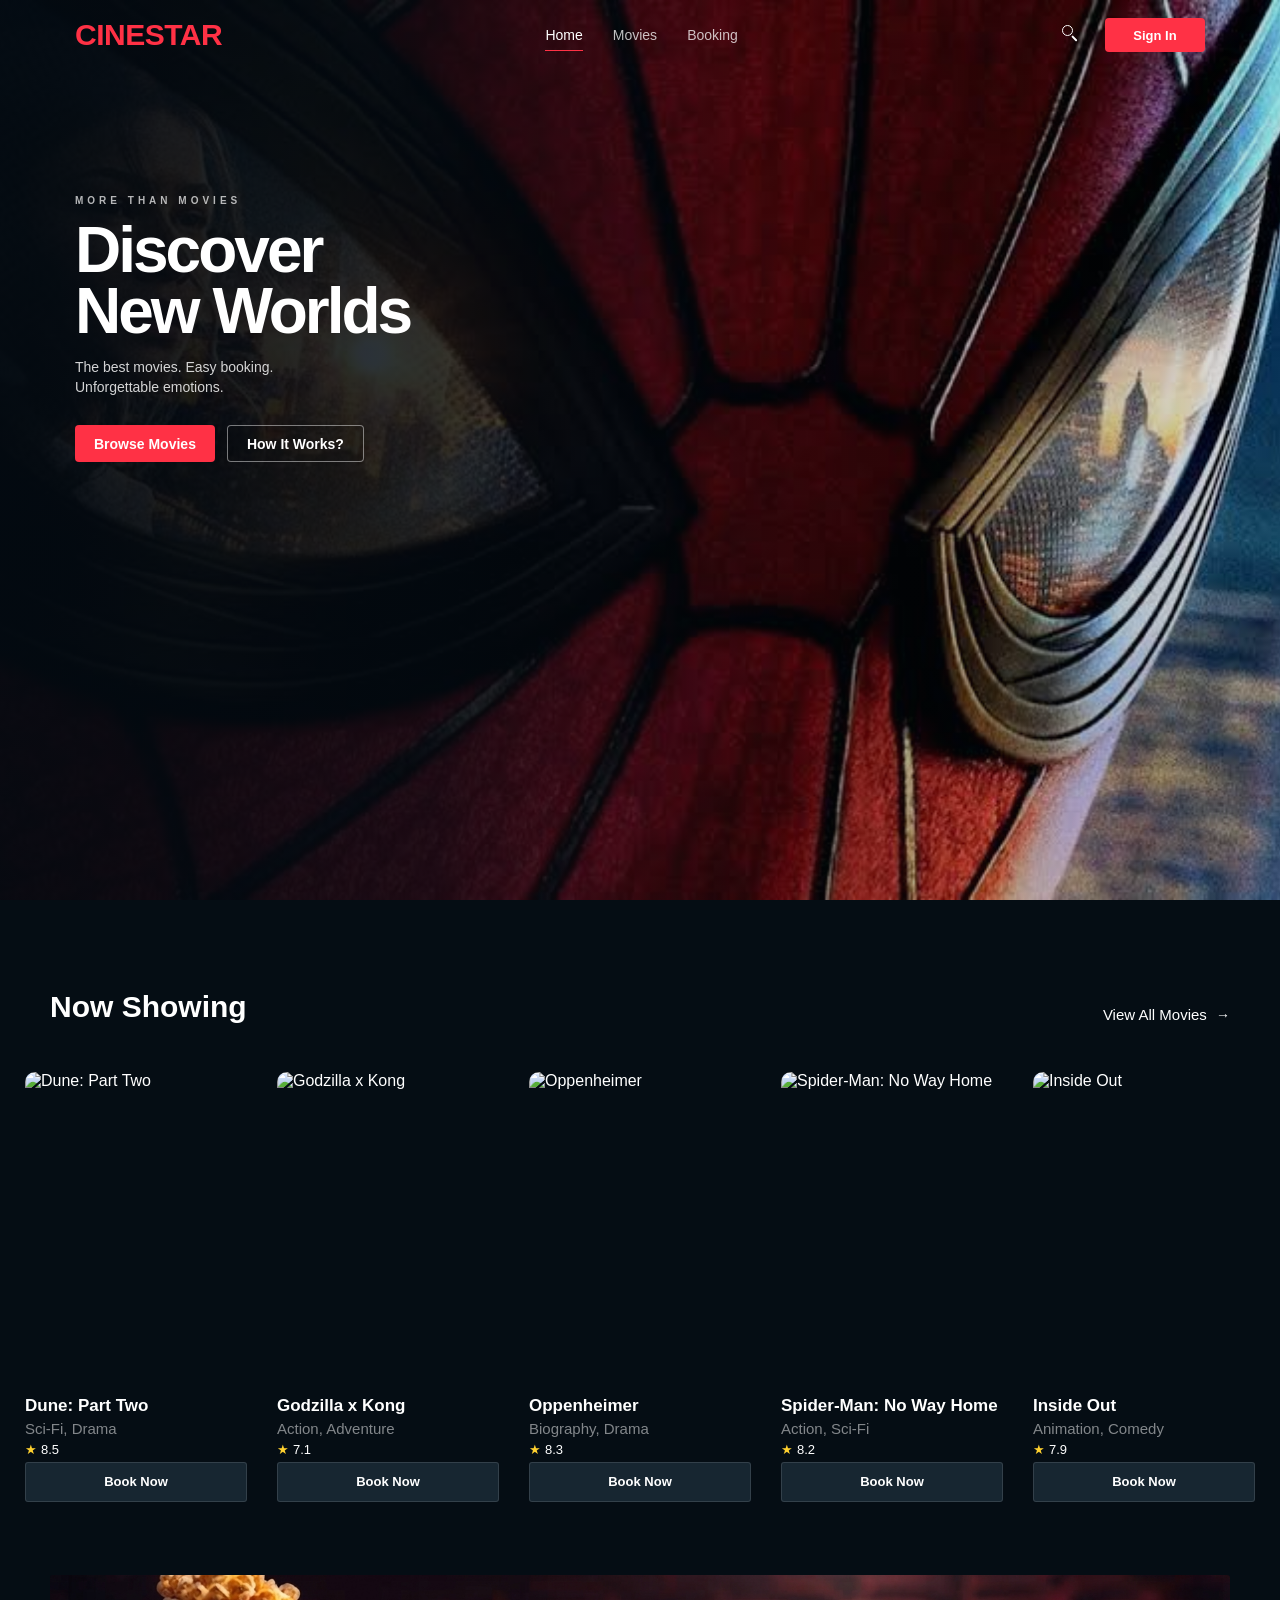
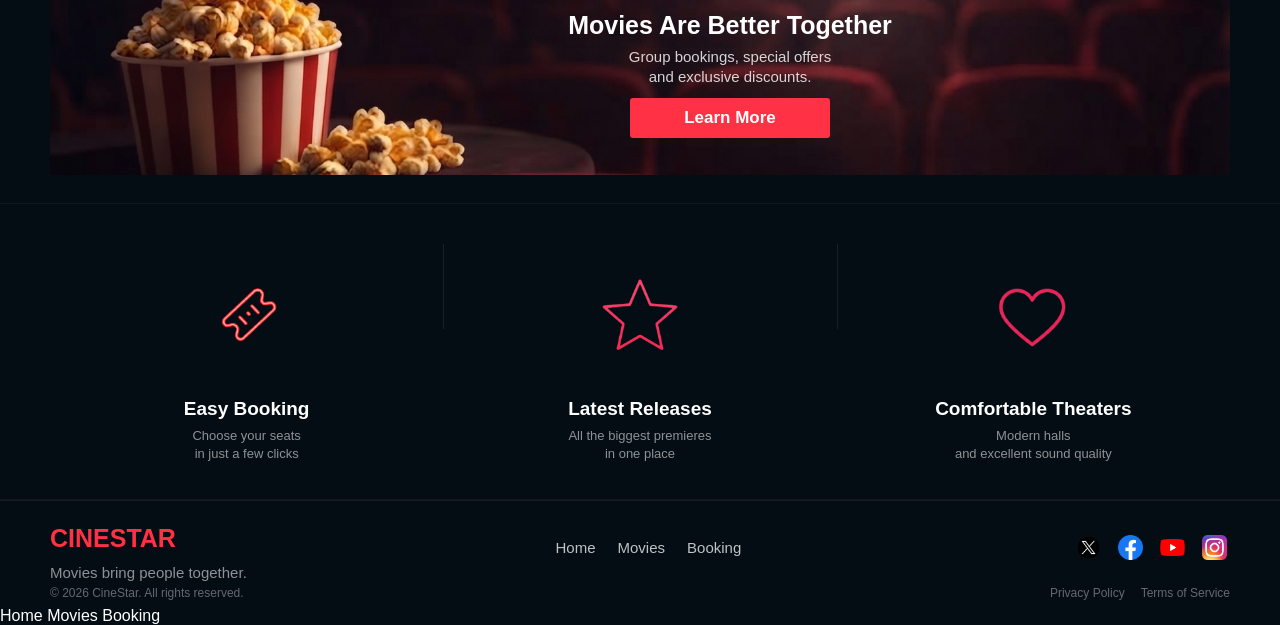
==== commit 7c540a1b: "Stylle style chage" ====
--- a/index.html
+++ b/index.html
@@ -108,6 +108,21 @@
         </div>
     </footer>
 
+    <nav class="mobile-bottom-nav">
+        <a href="index.html" class="mobile-nav-item active">
+            <span class="mobile-nav-icon home-icon"></span>
+            <span>Home</span>
+        </a>
+        <a href="movies.html" class="mobile-nav-item">
+            <span class="mobile-nav-icon movies-icon"></span>
+            <span>Movies</span>
+        </a>
+        <a href="booking.html" class="mobile-nav-item">
+            <span class="mobile-nav-icon booking-icon"></span>
+            <span>Booking</span>
+        </a>
+    </nav>
+
     <script src="js/cards.js"></script>
     <script src="js/main.js"></script>
 </body>
--- a/style.css
+++ b/style.css
@@ -1508,4 +1508,4 @@
     .btn {
         width: 130px;
     }
-}+}
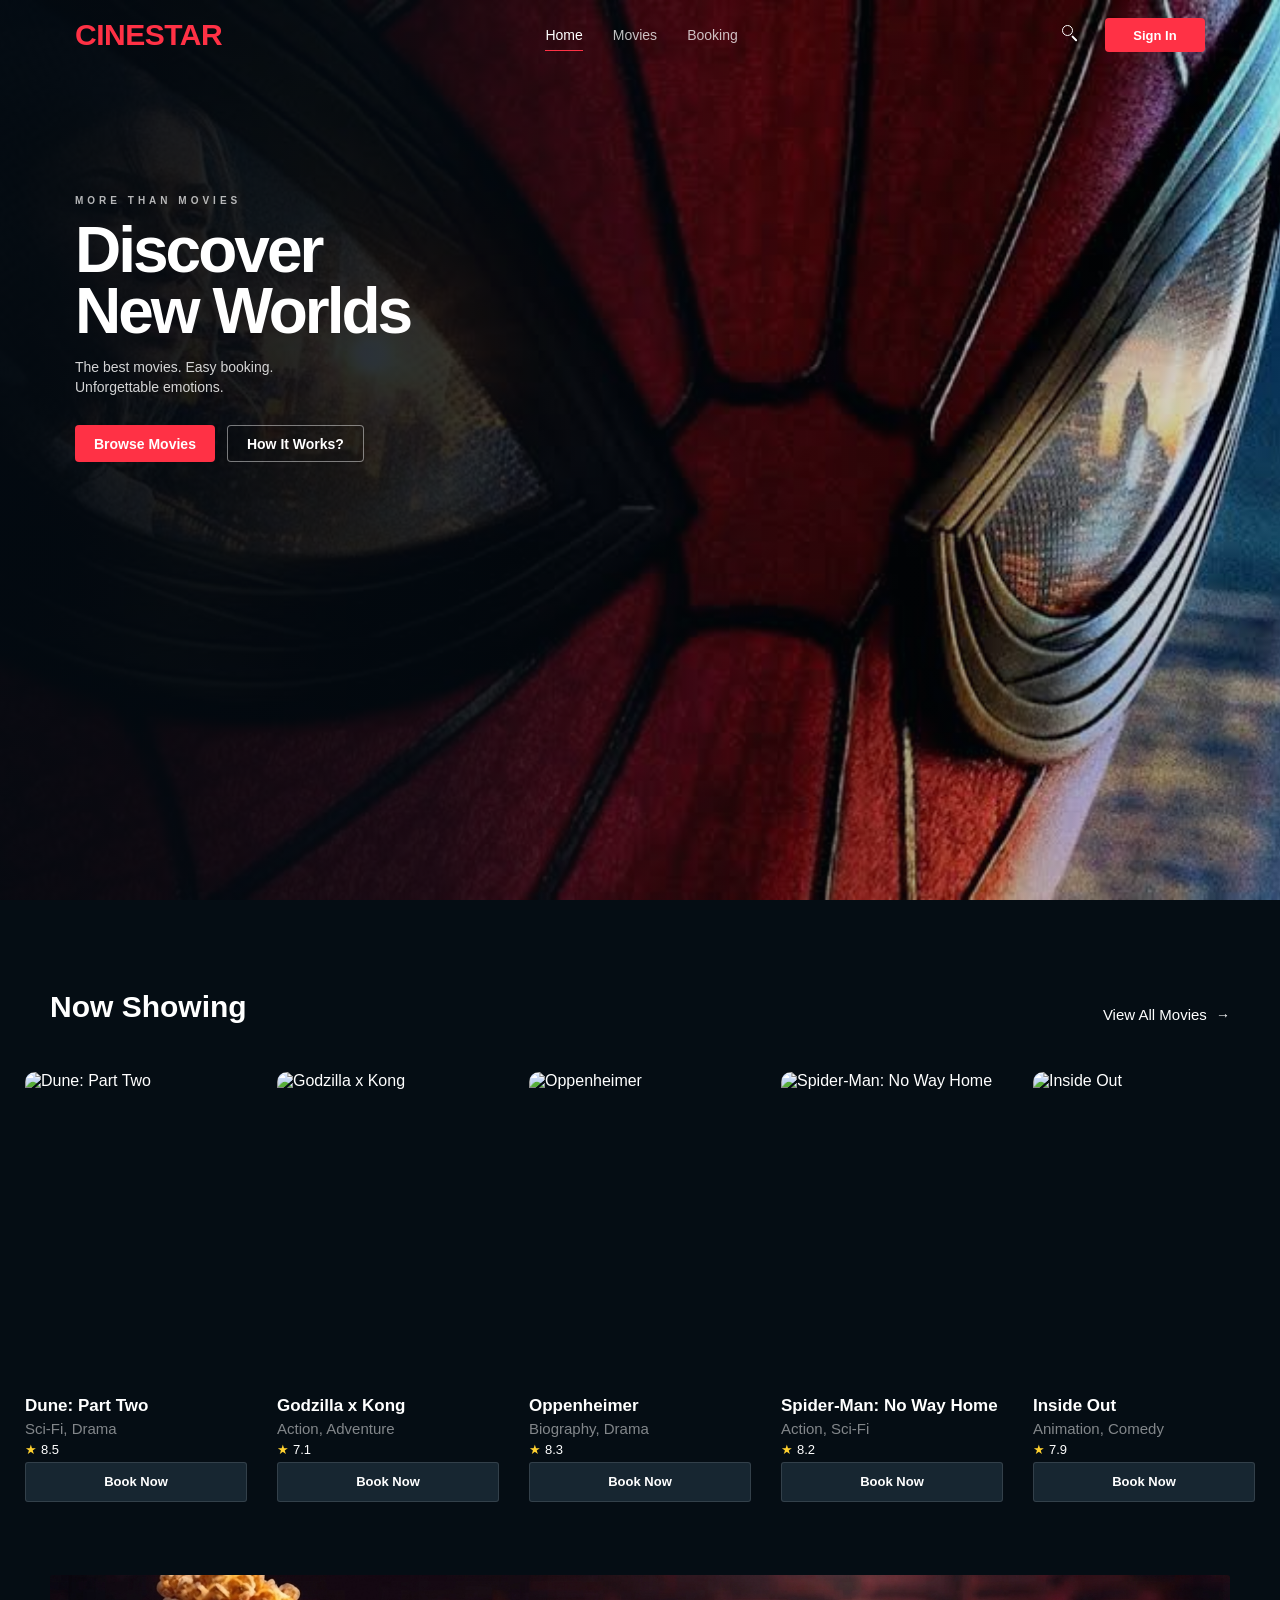
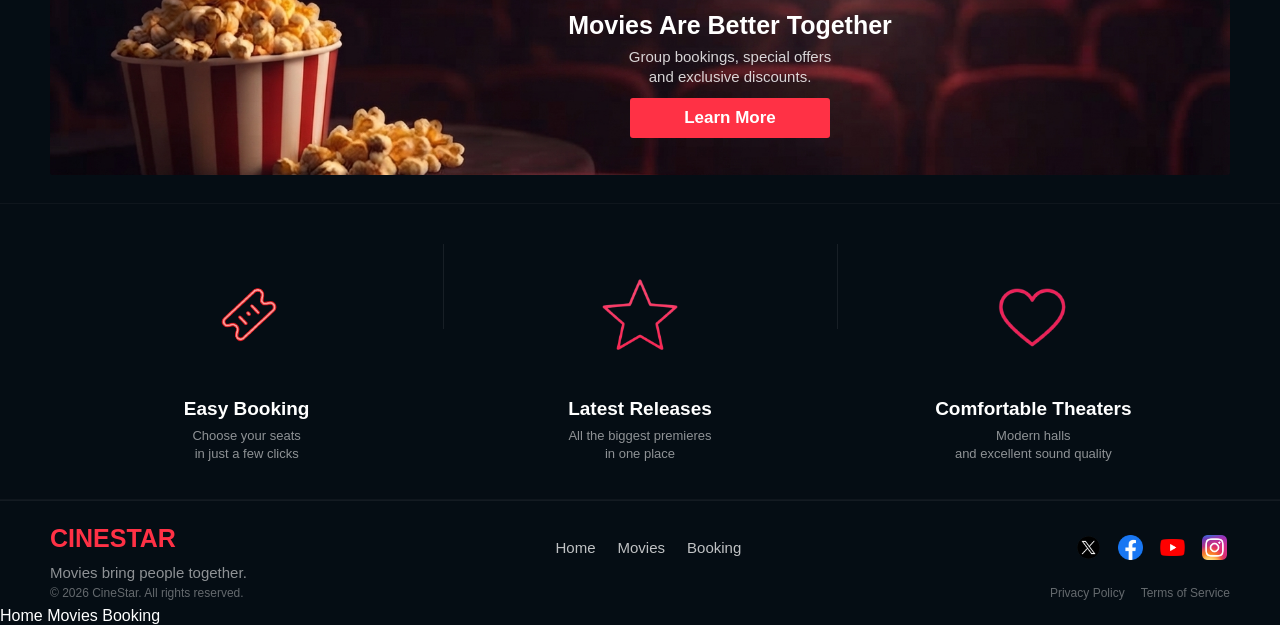
==== commit 74d3a6f9: "create css for mobil" ====
--- a/index.html
+++ b/index.html
@@ -7,7 +7,8 @@
     <title>Cinestar</title>
     <link rel="stylesheet" href="style.css">
     <link rel="stylesheet" href="animations.css">
-</head>
+    <link rel="stylesheet" href="mobile.css">
+</head> 
 
 <body>
     <section class="hero">
@@ -53,19 +54,19 @@
     <section class="features">
         <div class="features-container">
             <div class="feature">
-                <img class="feature-icon" src="/img/icon/Gemini_Generated_Image_n85184n85184n851-removebg-preview.png"
+                <img class="feature-icon" src="img/icon/Gemini_Generated_Image_n85184n85184n851-removebg-preview.png"
                     alt="Easy Booking">
                 <h3>Easy Booking</h3>
                 <p>Choose your seats<br>in just a few clicks</p>
             </div>
             <div class="feature">
-                <img class="feature-icon" src="/img/icon/Gemini_Generated_Image_13ldkg13ldkg13ld-removebg-preview.png"
+                <img class="feature-icon" src="img/icon/Gemini_Generated_Image_13ldkg13ldkg13ld-removebg-preview.png"
                     alt="Latest Releases">
                 <h3>Latest Releases</h3>
                 <p>All the biggest premieres<br>in one place</p>
             </div>
             <div class="feature">
-                <img class="feature-icon" src="/img/icon/Gemini_Generated_Image_ymdbuoymdbuoymdb-removebg-preview.png"
+                <img class="feature-icon" src="img/icon/Gemini_Generated_Image_ymdbuoymdbuoymdb-removebg-preview.png"
                     alt="Comfortable Theaters">
                 <h3>Comfortable Theaters</h3>
                 <p>Modern halls<br>and excellent sound quality</p>
@@ -86,16 +87,16 @@
             </nav>
             <div class="footer-socials">
                 <a href="#" aria-label="X">
-                    <img src="/img/icon/twitter-x-logo-png_seeklogo-492396.png" alt="X">
+                    <img src="img/icon/twitter-x-logo-png_seeklogo-492396.png" alt="X">
                 </a>
                 <a href="#" aria-label="Facebook">
-                    <img src="/img/icon/Facebook_f_logo_(2019).svg.webp" alt="Facebook">
+                    <img src="img/icon/Facebook_f_logo_(2019).svg.webp" alt="Facebook">
                 </a>
                 <a href="#" aria-label="YouTube">
-                    <img src="/img/icon/Youtube_logo.png" alt="YouTube">
+                    <img src="img/icon/Youtube_logo.png" alt="YouTube">
                 </a>
                 <a href="#" aria-label="Instagram">
-                    <img src="/img/icon/Instagram_icon.png" alt="Instagram">
+                    <img src="img/icon/Instagram_icon.png" alt="Instagram">
                 </a>
             </div>
         </div>
--- a/style.css
+++ b/style.css
@@ -1338,174 +1338,3 @@
     background: #e92338;
 }
 
-@media (max-width: 600px) {
-    .payment-summary {
-        grid-template-columns: 1fr;
-    }
-
-    .payment-window {
-        padding: 20px;
-    }
-}
-
-@media (max-width: 900px) {
-    .movies-grid {
-        grid-template-columns: repeat(4, 1fr);
-    }
-
-    .movies-filters {
-        grid-template-columns: 1fr 1fr;
-    }
-}
-
-@media (max-width: 600px) {
-    .movies-grid {
-        grid-template-columns: repeat(2, 1fr);
-    }
-
-    .movies-filters {
-        grid-template-columns: 1fr;
-    }
-
-    .movies-section {
-        padding-left: 15px;
-        padding-right: 15px;
-    }
-}
-
-@media (max-width: 700px) {
-    .footer {
-        padding: 20px;
-    }
-
-    .footer-top {
-        flex-direction: column;
-        gap: 18px;
-    }
-
-    .footer-brand,
-    .footer-socials {
-        min-width: auto;
-    }
-
-    .footer-nav {
-        flex-wrap: wrap;
-        justify-content: center;
-    }
-
-    .footer-bottom {
-        flex-direction: column;
-        gap: 8px;
-    }
-}
-
-@media (max-width: 600px) {
-    .features {
-        padding: 30px 15px;
-    }
-
-    .features-container {
-        grid-template-columns: 1fr;
-        gap: 30px;
-    }
-
-    .feature {
-        min-height: auto;
-    }
-
-    .feature+.feature::before {
-        display: none;
-    }
-}
-
-@media (max-width: 700px) {
-    .promo {
-        height: 150px;
-    }
-
-    .promo-content {
-        margin-left: 80px;
-    }
-}
-
-@media (max-width: 480px) {
-    .promo-content {
-        margin-left: 0;
-    }
-
-    .promo h2 {
-        font-size: 16px;
-    }
-}
-
-@media (max-width: 900px) {
-    .movies-grid {
-        grid-template-columns: repeat(3, 1fr);
-    }
-}
-
-@media (max-width: 600px) {
-    .movies-grid {
-        grid-template-columns: repeat(2, 1fr);
-    }
-}
-
-@media (max-width: 768px) {
-    .header {
-        padding: 0 20px;
-    }
-
-    .nav {
-        gap: 18px;
-    }
-
-    .header-actions {
-        gap: 14px;
-    }
-
-    .hero {
-        background-position: 62% center;
-    }
-
-    .hero-content {
-        padding: 140px 20px 0;
-    }
-
-    .hero-title {
-        font-size: 52px;
-        letter-spacing: -2px;
-    }
-}
-
-@media (max-width: 520px) {
-    .header {
-        height: auto;
-        padding-top: 18px;
-        flex-wrap: wrap;
-        gap: 18px;
-    }
-
-    .nav {
-        order: 3;
-        width: 100%;
-        margin: 0;
-        justify-content: center;
-    }
-
-    .hero-content {
-        padding: 90px 20px 0;
-    }
-
-    .hero-title {
-        font-size: 43px;
-    }
-
-    .hero-buttons {
-        flex-direction: column;
-        align-items: flex-start;
-    }
-
-    .btn {
-        width: 130px;
-    }
-}
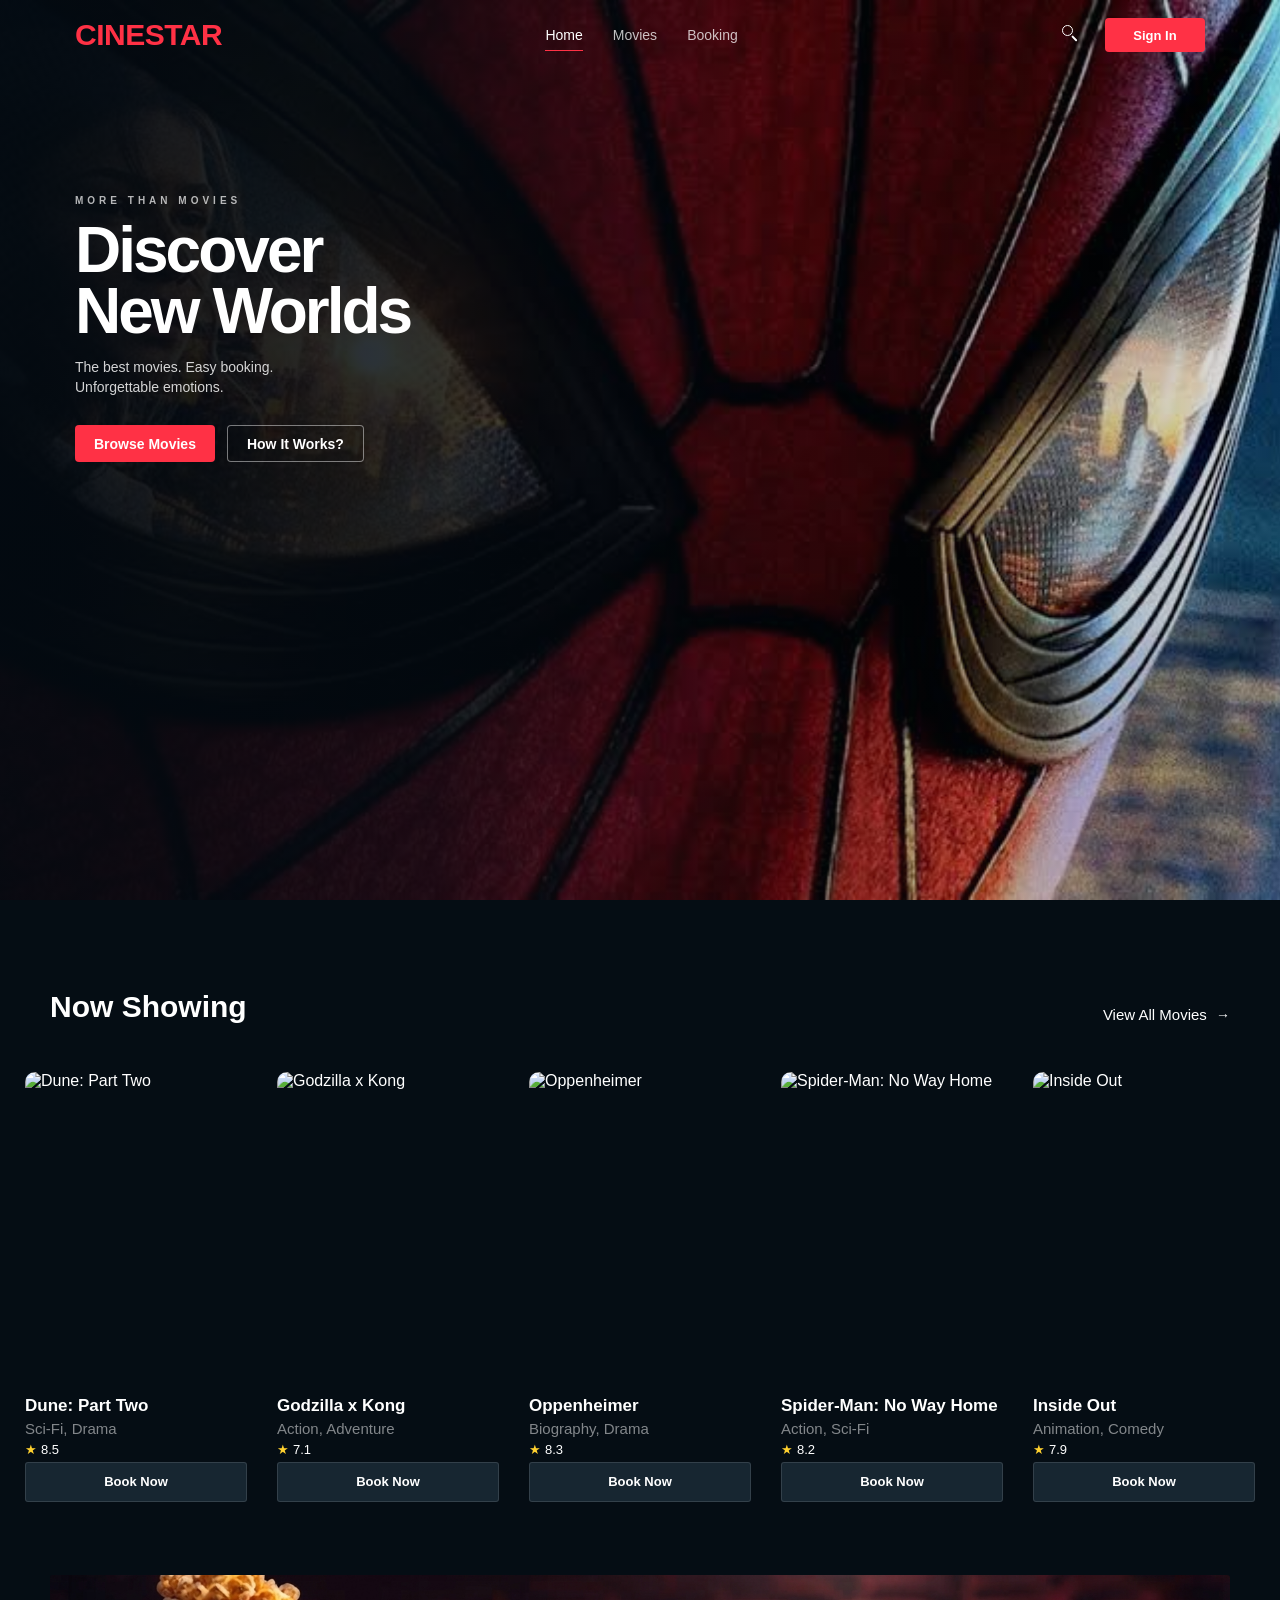
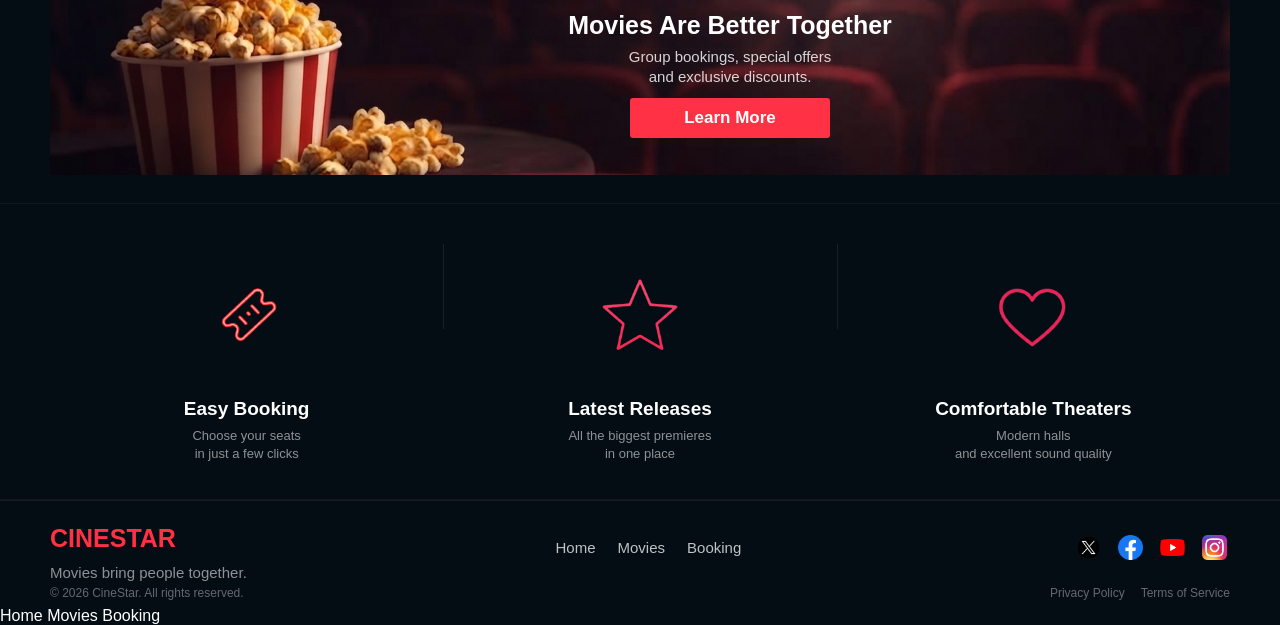
==== commit d739a33c: "updata html" ====
--- a/index.html
+++ b/index.html
@@ -110,19 +110,19 @@
     </footer>
 
     <nav class="mobile-bottom-nav">
-        <a href="index.html" class="mobile-nav-item active">
-            <span class="mobile-nav-icon home-icon"></span>
-            <span>Home</span>
-        </a>
-        <a href="movies.html" class="mobile-nav-item">
-            <span class="mobile-nav-icon movies-icon"></span>
-            <span>Movies</span>
-        </a>
-        <a href="booking.html" class="mobile-nav-item">
-            <span class="mobile-nav-icon booking-icon"></span>
-            <span>Booking</span>
-        </a>
-    </nav>
+    <a href="index.html" class="mobile-nav-item active">
+        <span class="mobile-nav-icon home-icon"></span>
+        <span>Home</span>
+    </a>
+    <a href="movies.html" class="mobile-nav-item">
+        <span class="mobile-nav-icon movies-icon"></span>
+        <span>Movies</span>
+    </a>
+    <a href="booking.html" class="mobile-nav-item">
+        <span class="mobile-nav-icon booking-icon"></span>
+        <span>Booking</span>
+    </a>
+</nav>
 
     <script src="js/cards.js"></script>
     <script src="js/main.js"></script>
--- a/mobile.css
+++ b/mobile.css
@@ -0,0 +1,637 @@
+@media (max-width: 600px) {
+    html {
+        width: 100%;
+        overflow-x: hidden;
+    }
+
+    body {
+        width: 100%;
+        min-width: 0;
+        margin: 0;
+        overflow-x: hidden;
+    }
+
+    * {
+        box-sizing: border-box;
+    }
+
+    img {
+        max-width: 100%;
+    }
+
+    /* HEADER */
+
+    .header {
+        width: 100%;
+        height: 56px;
+        padding: 0 16px;
+        display: flex;
+        align-items: center;
+    }
+
+    .logo {
+        font-size: 18px;
+    }
+
+    .nav {
+        display: none;
+    }
+
+    .header-actions {
+        margin-left: auto;
+        display: flex;
+        align-items: center;
+        gap: 12px;
+    }
+
+    .sign-btn {
+        display: none;
+    }
+
+    /* HERO */
+
+    .hero {
+        width: 100%;
+        min-height: 430px;
+        padding: 90px 20px 30px;
+        background-size: cover;
+        background-position: center;
+    }
+
+    .hero-content {
+        width: 100%;
+        max-width: 300px;
+    }
+
+    .hero-subtitle {
+        margin-bottom: 10px;
+        font-size: 8px;
+        letter-spacing: 2px;
+    }
+
+    .hero h1 {
+        margin: 0;
+        max-width: 280px;
+        font-size: 34px;
+        line-height: 1;
+    }
+
+    .hero p {
+        max-width: 250px;
+        margin: 14px 0 0;
+        font-size: 10px;
+        line-height: 1.45;
+    }
+
+    .hero-buttons {
+        width: 100%;
+        max-width: 280px;
+        margin-top: 18px;
+        display: flex;
+        flex-direction: column;
+        gap: 8px;
+    }
+
+    .hero-buttons a {
+        width: 100%;
+        max-width: 280px;
+        min-height: 32px;
+        padding: 8px 15px;
+        display: flex;
+        align-items: center;
+        justify-content: center;
+        font-size: 9px;
+    }
+
+    /* MOVIES SECTION */
+
+    .movies-section {
+        width: 100%;
+        padding: 22px 14px 30px;
+    }
+
+    .section-header {
+        width: 100%;
+        display: flex;
+        align-items: center;
+        justify-content: space-between;
+        margin-bottom: 14px;
+    }
+
+    .section-header h2 {
+        margin: 0;
+        font-size: 18px;
+    }
+
+    .section-header a {
+        font-size: 9px;
+    }
+
+    .movies-grid {
+        width: 100%;
+        display: grid;
+        grid-template-columns: repeat(2, minmax(0, 1fr));
+        gap: 14px 10px;
+    }
+
+    .movie-card {
+        width: 100%;
+        min-width: 0;
+    }
+
+    .movie-card-image {
+        width: 100%;
+        height: auto;
+        aspect-ratio: 0.7;
+        object-fit: cover;
+        display: block;
+        border-radius: 5px;
+    }
+
+    .movie-card-title {
+        margin: 7px 0 0;
+        font-size: 10px;
+        line-height: 1.2;
+        white-space: nowrap;
+        overflow: hidden;
+        text-overflow: ellipsis;
+    }
+
+    .movie-card-genre {
+        margin: 3px 0 0;
+        font-size: 7px;
+        line-height: 1.3;
+        white-space: nowrap;
+        overflow: hidden;
+        text-overflow: ellipsis;
+    }
+
+    .movie-card-rating {
+        margin-top: 5px;
+        font-size: 8px;
+    }
+
+    .movie-card-button {
+        width: 100%;
+        min-height: 28px;
+        margin-top: 6px;
+        font-size: 8px;
+    }
+
+    /* PROMO */
+
+    .promo-section {
+        width: 100%;
+        padding: 15px 14px;
+    }
+
+    .promo-banner {
+        width: 100%;
+        min-height: 130px;
+        padding: 20px;
+        background-size: cover;
+        background-position: center;
+    }
+
+    .promo-banner h2 {
+        margin: 0;
+        font-size: 17px;
+        line-height: 1.15;
+    }
+
+    .promo-banner p {
+        max-width: 220px;
+        margin: 7px 0 0;
+        font-size: 8px;
+        line-height: 1.4;
+    }
+
+    .promo-banner a {
+        display: inline-flex;
+        margin-top: 10px;
+        padding: 7px 18px;
+        font-size: 8px;
+    }
+
+    /* FEATURES */
+
+    .features-section {
+        width: 100%;
+        padding: 35px 20px;
+    }
+
+    .features-grid {
+        width: 100%;
+        display: grid;
+        grid-template-columns: 1fr;
+        gap: 30px;
+    }
+
+    .feature-item {
+        width: 100%;
+        text-align: center;
+    }
+
+    .feature-icon {
+        margin: 0 auto 10px;
+    }
+
+    .feature-item h3 {
+        margin: 0;
+        font-size: 12px;
+    }
+
+    .feature-item p {
+        max-width: 230px;
+        margin: 6px auto 0;
+        font-size: 8px;
+        line-height: 1.5;
+    }
+
+    /* FOOTER */
+
+    .footer {
+        width: 100%;
+        padding: 30px 18px 30px;
+    }
+
+    .footer-main {
+        width: 100%;
+        display: flex;
+        flex-direction: column;
+        align-items: center;
+        gap: 20px;
+        text-align: center;
+    }
+
+    .footer-nav {
+        display: flex;
+        flex-wrap: wrap;
+        justify-content: center;
+        gap: 15px;
+    }
+
+    .footer-bottom {
+        display: flex;
+        flex-direction: column;
+        align-items: center;
+        gap: 7px;
+        text-align: center;
+    }
+
+    /* MOVIES PAGE */
+
+    .movies-page,
+    .movies-container {
+        width: 100%;
+        padding-left: 14px;
+        padding-right: 14px;
+    }
+
+    .movies-page h1,
+    .movies-container h1 {
+        font-size: 27px;
+        line-height: 1.1;
+    }
+
+    .movies-page p,
+    .movies-container p {
+        font-size: 9px;
+    }
+
+    /* SEARCH */
+
+    .search-container {
+        width: 100%;
+        margin: 15px 0;
+    }
+
+    .search-container input {
+        width: 100%;
+        min-height: 38px;
+        font-size: 10px;
+    }
+
+    /* FILTERS */
+
+    .filters {
+        width: 100%;
+        display: grid;
+        grid-template-columns: 1fr 1fr;
+        gap: 8px;
+        margin-bottom: 18px;
+    }
+
+    .filters select,
+    .filters button {
+        width: 100%;
+        min-height: 34px;
+        font-size: 8px;
+    }
+
+    /* MOVIES PAGINATION */
+
+    .pagination {
+        width: 100%;
+        display: flex;
+        justify-content: center;
+        align-items: center;
+        gap: 8px;
+        margin: 25px 0;
+    }
+
+    .pagination button,
+    .pagination a {
+        width: 28px;
+        height: 28px;
+        display: flex;
+        align-items: center;
+        justify-content: center;
+        font-size: 9px;
+    }
+
+    /* BOOKING */
+
+    .booking-layout {
+        width: 100%;
+        padding: 20px 14px 30px;
+        display: flex;
+        flex-direction: column;
+        gap: 16px;
+    }
+
+    .movie-info {
+        width: 100%;
+    }
+
+    .movie-info img {
+        width: 100%;
+        max-width: 180px;
+        height: auto;
+        margin: 0 auto;
+        display: block;
+    }
+
+    .movie-info h1 {
+        margin-top: 12px;
+        font-size: 20px;
+    }
+
+    .movie-info p {
+        font-size: 9px;
+        line-height: 1.5;
+    }
+
+    .booking-panel {
+        width: 100%;
+        padding: 14px;
+    }
+
+    /* BOOKING STEPS */
+
+    .booking-steps {
+        width: 100%;
+        display: flex;
+        justify-content: space-between;
+        gap: 5px;
+    }
+
+    .booking-step {
+        flex: 1;
+        font-size: 7px;
+        text-align: center;
+    }
+
+    /* DATE */
+
+    .date-container {
+        width: 100%;
+        overflow-x: auto;
+        display: flex;
+        gap: 7px;
+        padding-bottom: 5px;
+    }
+
+    .date-btn {
+        flex: 0 0 72px;
+        min-height: 50px;
+        font-size: 8px;
+    }
+
+    /* TIME */
+
+    .time-container {
+        width: 100%;
+        display: grid;
+        grid-template-columns: repeat(2, 1fr);
+        gap: 8px;
+    }
+
+    .time-btn {
+        width: 100%;
+        min-height: 38px;
+        font-size: 9px;
+    }
+
+    /* SEATS */
+
+    .seats-container {
+        width: 100%;
+        overflow-x: auto;
+        padding: 10px 0;
+    }
+
+    .seats {
+        width: max-content;
+        margin: 0 auto;
+    }
+
+    .seat {
+        width: 17px;
+        height: 17px;
+        margin: 2px;
+    }
+
+    /* SCREEN */
+
+    .screen {
+        width: 80%;
+        margin: 10px auto 18px;
+    }
+
+    /* SELECTION */
+
+    .selection-panel {
+        width: 100%;
+        margin-top: 15px;
+    }
+
+    /* PAYMENT */
+
+    .payment-form {
+        width: 100%;
+    }
+
+    .payment-form input {
+        width: 100%;
+        min-height: 38px;
+        font-size: 10px;
+    }
+
+    .payment-row {
+        width: 100%;
+        display: grid;
+        grid-template-columns: 1fr 1fr;
+        gap: 8px;
+    }
+
+    .confirm-payment-btn {
+        width: 100%;
+        min-height: 40px;
+        font-size: 10px;
+    }
+
+    /* MOBILE BOTTOM NAV */
+
+    .mobile-bottom-nav {
+        position: fixed;
+        z-index: 9999;
+        left: 0;
+        right: 0;
+        bottom: 0;
+        width: 100%;
+        height: 58px;
+        display: flex;
+        align-items: center;
+        justify-content: space-around;
+        background: #071119;
+        border-top: 1px solid rgba(255, 255, 255, 0.08);
+    }
+
+    .mobile-nav-item {
+        width: 33.333%;
+        height: 100%;
+        display: flex;
+        flex-direction: column;
+        align-items: center;
+        justify-content: center;
+        gap: 4px;
+        color: rgba(255, 255, 255, 0.5);
+        font-size: 8px;
+        text-decoration: none;
+    }
+
+    .mobile-nav-item.active {
+        color: #ff3145;
+    }
+
+    .mobile-nav-icon {
+        width: 16px;
+        height: 16px;
+        position: relative;
+        display: block;
+    }
+
+    /* HOME ICON */
+
+    .home-icon::before {
+        content: "";
+        position: absolute;
+        left: 2px;
+        bottom: 1px;
+        width: 12px;
+        height: 9px;
+        border: 1.5px solid currentColor;
+        border-top: 0;
+    }
+
+    .home-icon::after {
+        content: "";
+        position: absolute;
+        left: 3px;
+        top: 1px;
+        width: 8px;
+        height: 8px;
+        border-left: 1.5px solid currentColor;
+        border-top: 1.5px solid currentColor;
+        transform: rotate(45deg);
+    }
+
+    /* MOVIES ICON */
+
+    .movies-icon::before {
+        content: "";
+        position: absolute;
+        left: 1px;
+        top: 2px;
+        width: 14px;
+        height: 11px;
+        border: 1.5px solid currentColor;
+        border-radius: 2px;
+    }
+
+    .movies-icon::after {
+        content: "";
+        position: absolute;
+        left: 6px;
+        top: 5px;
+        border-top: 3px solid transparent;
+        border-bottom: 3px solid transparent;
+        border-left: 4px solid currentColor;
+    }
+
+    /* BOOKING ICON */
+
+    .booking-icon::before {
+        content: "";
+        position: absolute;
+        left: 2px;
+        top: 1px;
+        width: 12px;
+        height: 13px;
+        border: 1.5px solid currentColor;
+        border-radius: 2px;
+    }
+
+    .booking-icon::after {
+        content: "";
+        position: absolute;
+        left: 5px;
+        top: 5px;
+        width: 6px;
+        height: 1.5px;
+        background: currentColor;
+        box-shadow: 0 3px currentColor;
+    }
+
+    body {
+        padding-bottom: 58px;
+    }
+}
+
+@media (max-width: 380px) {
+    .hero {
+        min-height: 410px;
+        padding: 82px 18px 25px;
+    }
+
+    .hero h1 {
+        font-size: 30px;
+    }
+
+    .hero p {
+        font-size: 9px;
+    }
+
+    .movie-card-image {
+        aspect-ratio: 0.68;
+    }
+
+    .movie-card-title {
+        font-size: 9px;
+    }
+
+    .movie-card-genre {
+        font-size: 6.5px;
+    }
+}
